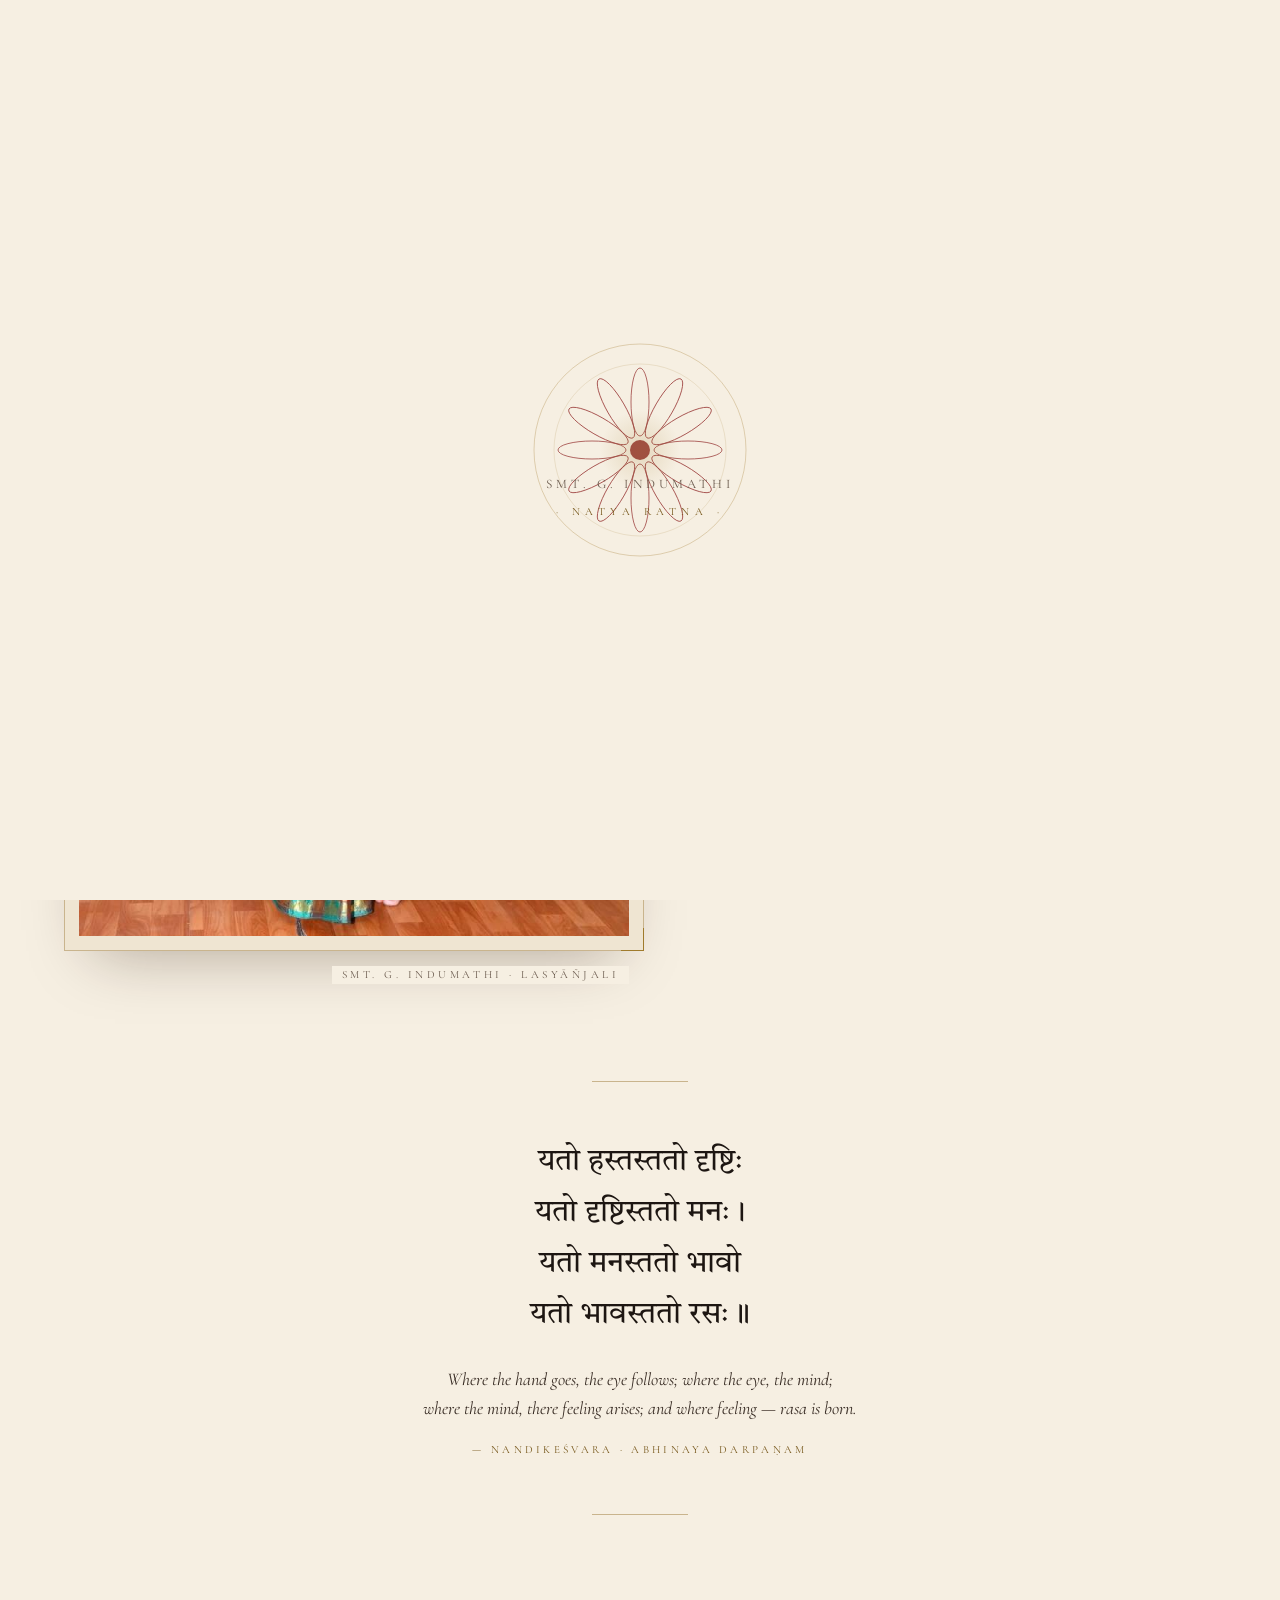
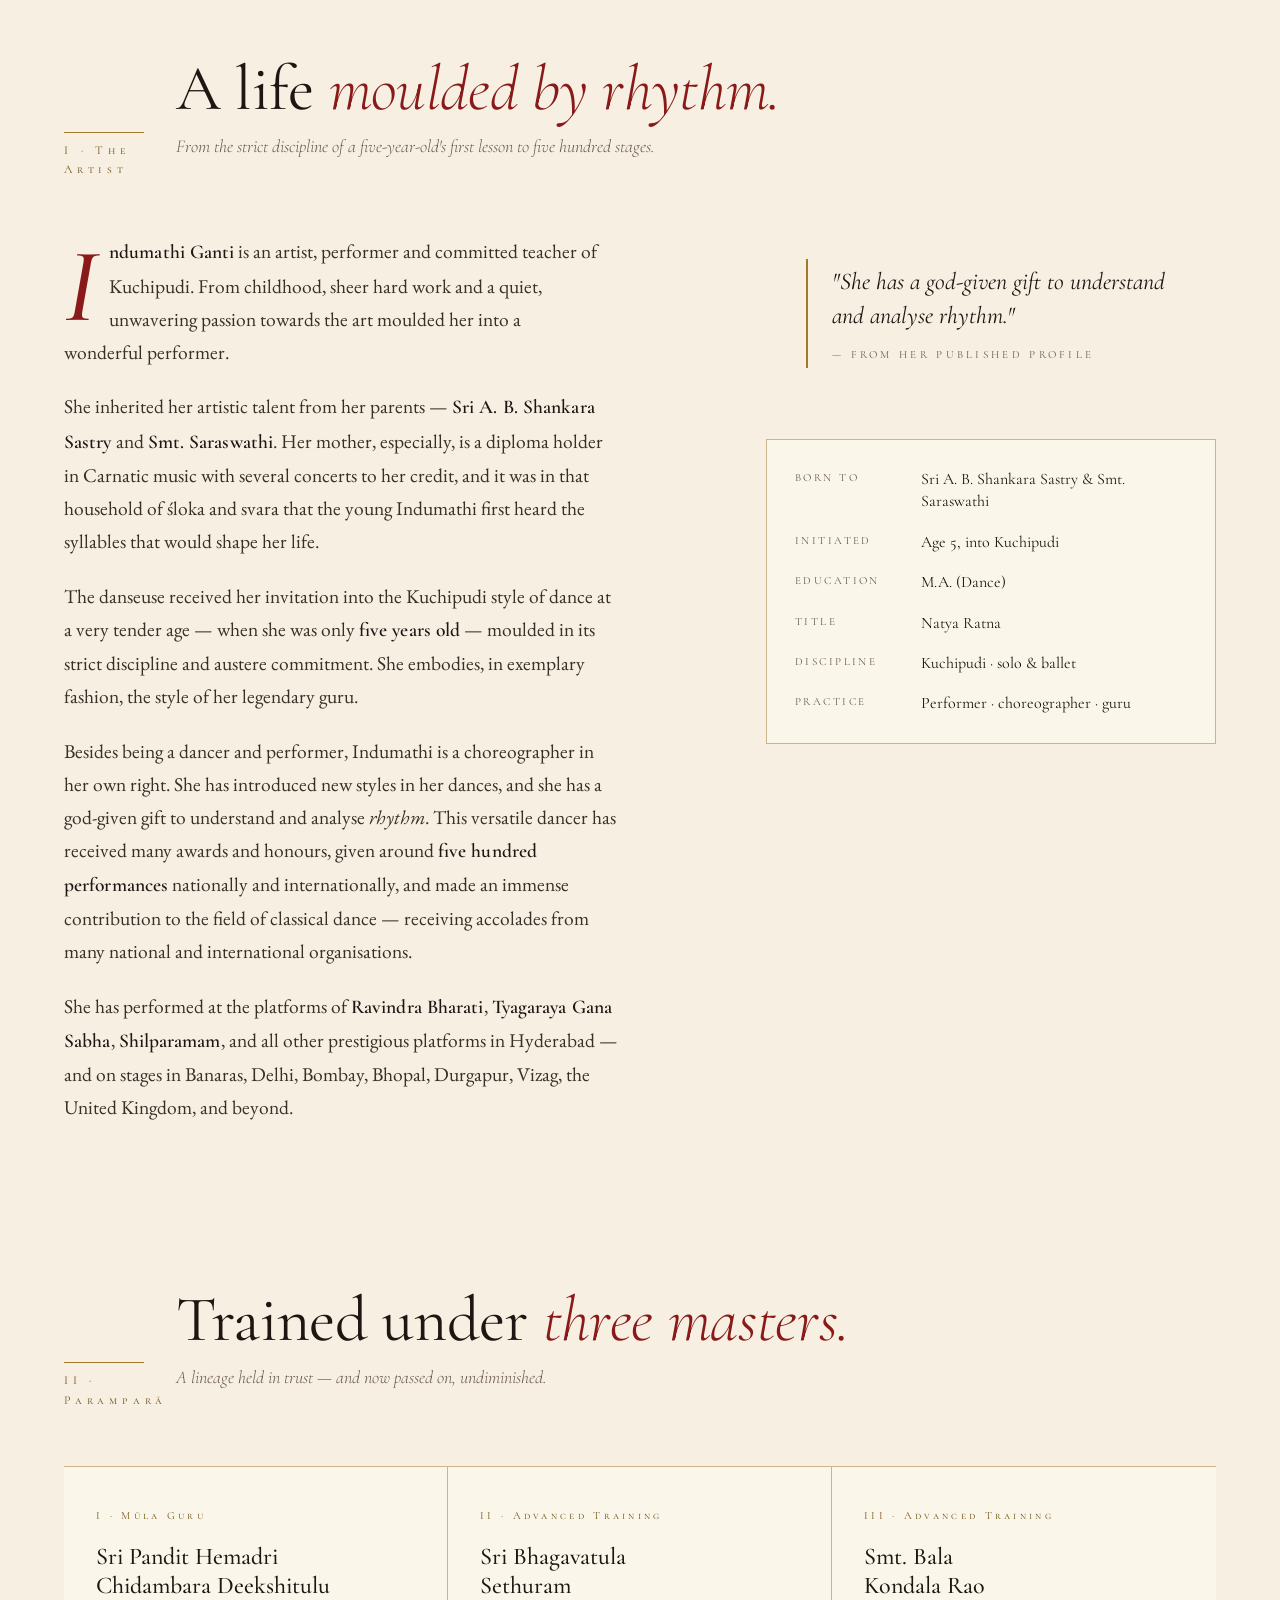
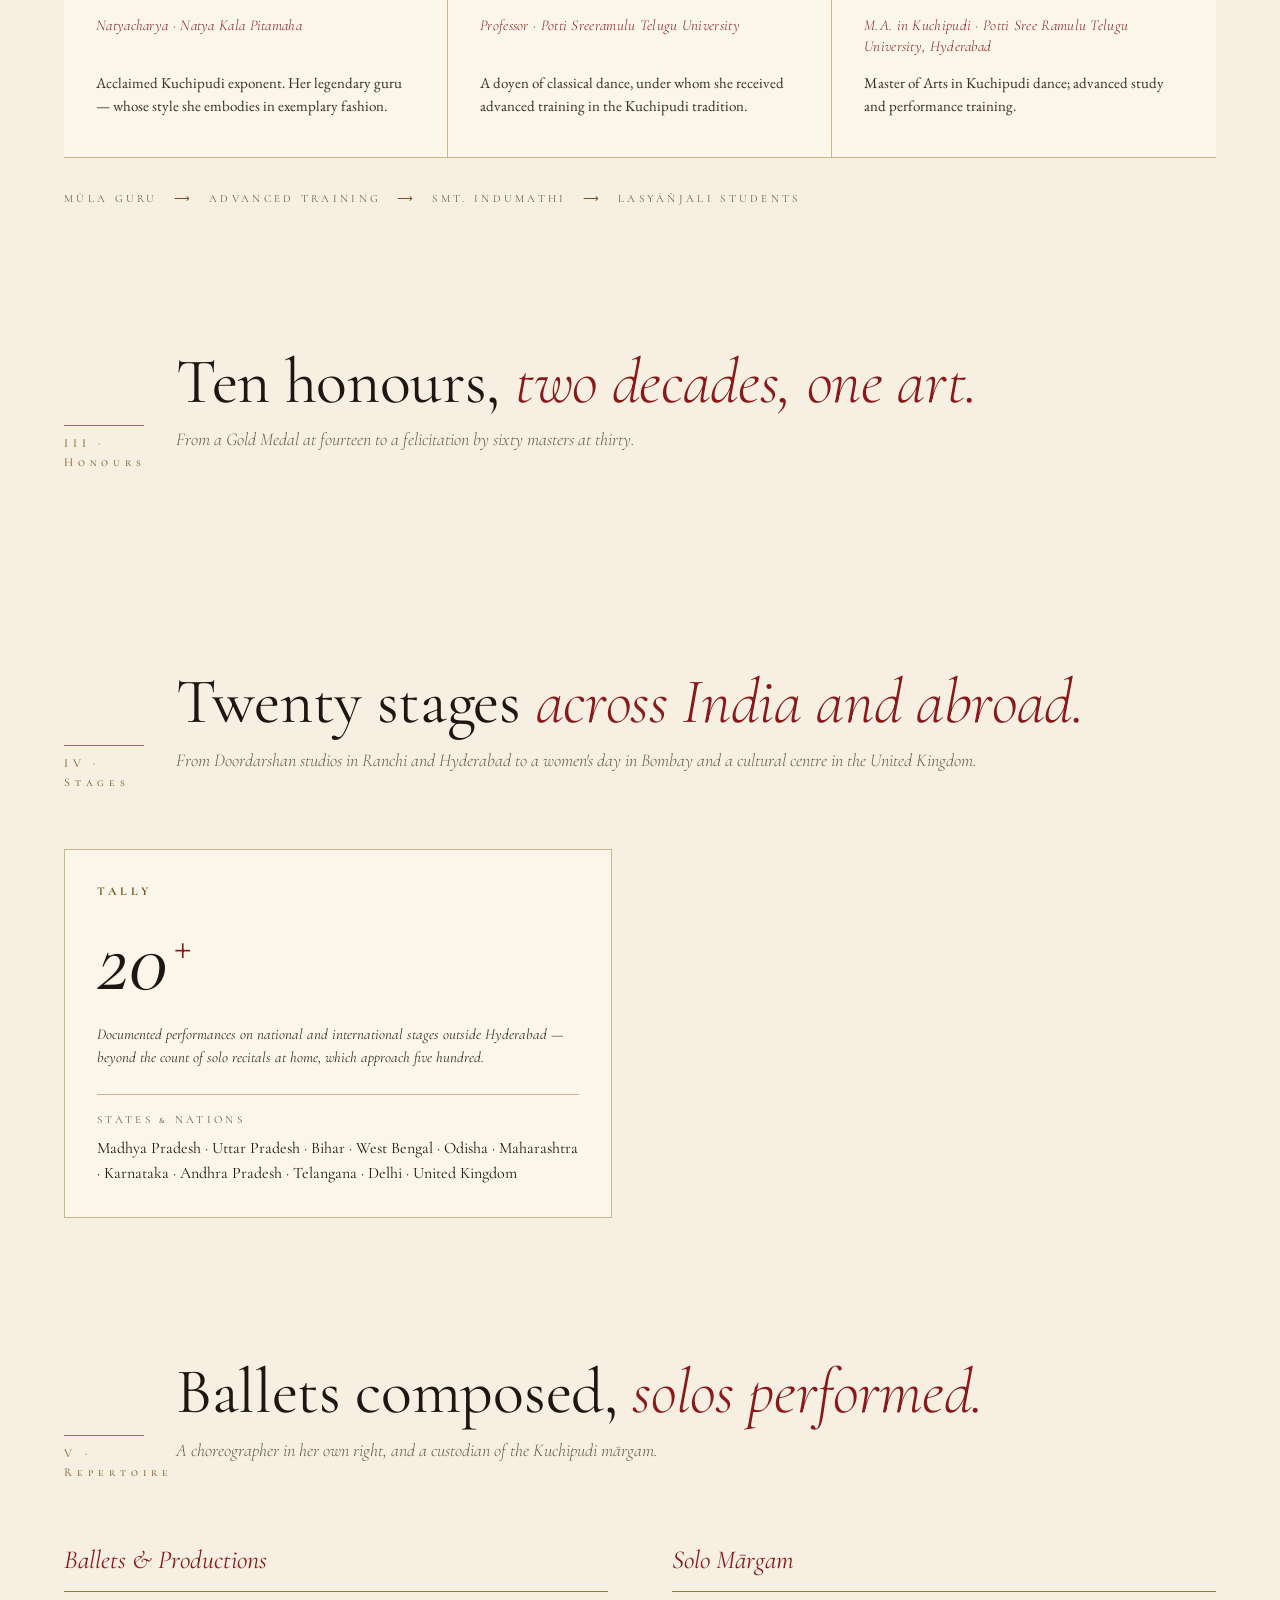
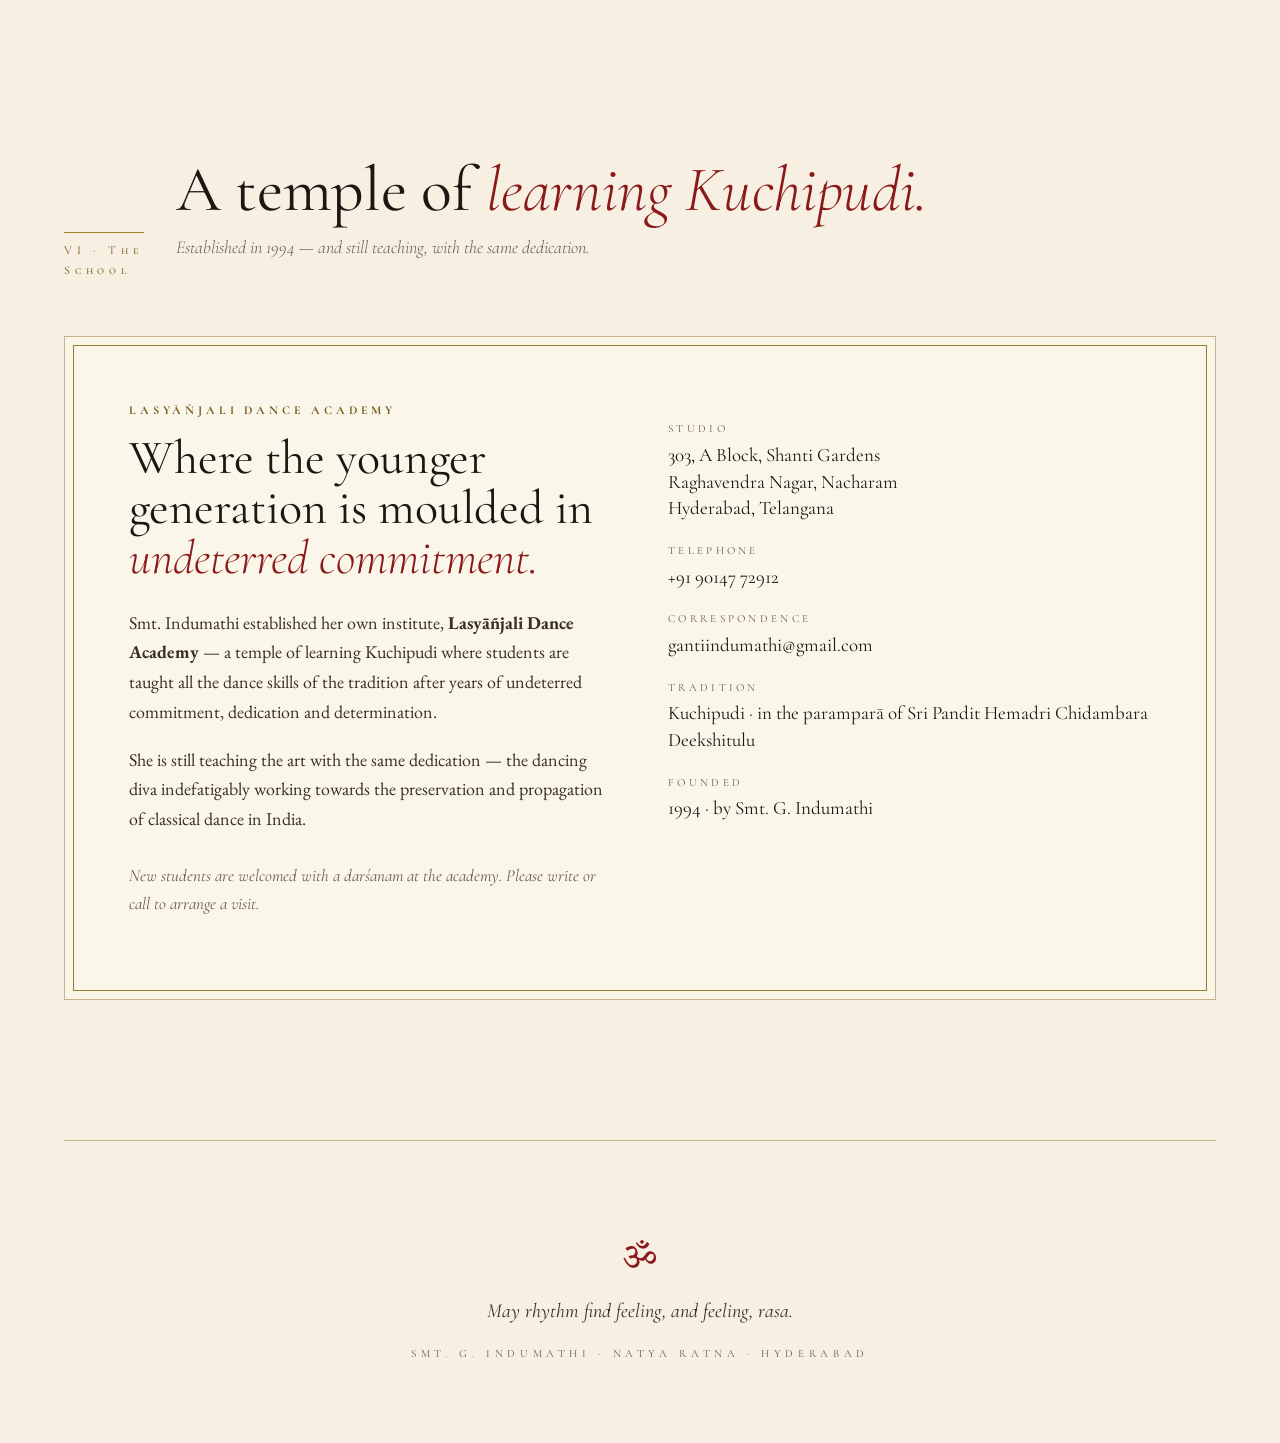
==== index.html @ 1ef46845 "Add Lasyanjali website — Smt. G. Indumathi tribute portfolio https://claude.ai/code/session_01GFU5Mk" ====
<!doctype html>
<html lang="en">
<head>
<meta charset="utf-8" />
<meta name="viewport" content="width=device-width, initial-scale=1" />
<meta name="description" content="Smt. G. Indumathi — Natya Ratna, Kuchipudi artist, guru and choreographer. Founder of Lasyāñjali Dance Academy, Nacharam, Hyderabad." />
<title>Smt. G. Indumathi · Lasyāñjali Dance Academy</title>
<link rel="preconnect" href="https://fonts.googleapis.com" />
<link rel="preconnect" href="https://fonts.gstatic.com" crossorigin />
<link href="https://fonts.googleapis.com/css2?family=Cormorant+Garamond:ital,wght@0,300;0,400;0,500;0,600;1,300;1,400;1,500&family=Cormorant+SC:wght@400;500&family=EB+Garamond:ital,wght@0,400;0,500;0,600;1,400&family=Tiro+Devanagari+Sanskrit:ital@0;1&family=Tiro+Telugu:ital@0;1&display=swap" rel="stylesheet" />
<link rel="stylesheet" href="styles.css" />
</head>
<body>

<!-- Veil intro -->
<div class="veil" id="veil" aria-hidden="true">
  <div class="veil__mark">
    <svg viewBox="0 0 220 220" width="220" height="220" aria-hidden="true">
      <defs>
        <radialGradient id="lotusGrad" cx="50%" cy="50%" r="50%">
          <stop offset="0%" stop-color="#a07b2c" stop-opacity="0.3"/>
          <stop offset="100%" stop-color="#a07b2c" stop-opacity="0"/>
        </radialGradient>
      </defs>
      <!-- Outer rings expand inward -->
      <circle cx="110" cy="110" r="106" fill="none" stroke="#a07b2c" stroke-width="0.6" opacity="0.5">
        <animate attributeName="r" from="60" to="106" dur="1.4s" fill="freeze" />
        <animate attributeName="opacity" from="0" to="0.5" dur="1.4s" fill="freeze" />
      </circle>
      <circle cx="110" cy="110" r="86" fill="none" stroke="#a07b2c" stroke-width="0.4" opacity="0.4">
        <animate attributeName="r" from="40" to="86" dur="1.6s" begin="0.2s" fill="freeze" />
        <animate attributeName="opacity" from="0" to="0.4" dur="1.6s" begin="0.2s" fill="freeze" />
      </circle>
      <!-- 12-petal lotus -->
      <g fill="none" stroke="#8a1a1a" stroke-width="0.8" opacity="0">
        <animate attributeName="opacity" from="0" to="0.8" dur="1.2s" begin="0.6s" fill="freeze" />
        <g id="petals">
          <ellipse cx="110" cy="62" rx="9" ry="34" />
        </g>
        <use href="#petals" transform="rotate(30 110 110)"/>
        <use href="#petals" transform="rotate(60 110 110)"/>
        <use href="#petals" transform="rotate(90 110 110)"/>
        <use href="#petals" transform="rotate(120 110 110)"/>
        <use href="#petals" transform="rotate(150 110 110)"/>
        <use href="#petals" transform="rotate(180 110 110)"/>
        <use href="#petals" transform="rotate(210 110 110)"/>
        <use href="#petals" transform="rotate(240 110 110)"/>
        <use href="#petals" transform="rotate(270 110 110)"/>
        <use href="#petals" transform="rotate(300 110 110)"/>
        <use href="#petals" transform="rotate(330 110 110)"/>
      </g>
      <!-- Central kumkum dot -->
      <circle cx="110" cy="110" r="10" fill="#8a1a1a" opacity="0">
        <animate attributeName="opacity" from="0" to="1" dur="0.8s" begin="1.2s" fill="freeze"/>
      </circle>
      <circle cx="110" cy="110" r="40" fill="url(#lotusGrad)" opacity="0">
        <animate attributeName="opacity" from="0" to="1" dur="1.2s" begin="1s" fill="freeze"/>
      </circle>
    </svg>
    <div class="veil__name">
      Smt. G. Indumathi
      <span>· Natya Ratna ·</span>
    </div>
  </div>
</div>

<div class="page">

  <!-- Top bar -->
  <header class="topbar">
    <a href="#top" class="topbar__mark">
      <svg class="glyph" viewBox="0 0 36 36" aria-hidden="true">
        <circle cx="18" cy="18" r="17" fill="none" stroke="#a07b2c" stroke-width="0.5"/>
        <g fill="none" stroke="#8a1a1a" stroke-width="0.7">
          <ellipse cx="18" cy="9" rx="2.6" ry="7.2"/>
          <ellipse cx="18" cy="9" rx="2.6" ry="7.2" transform="rotate(60 18 18)"/>
          <ellipse cx="18" cy="9" rx="2.6" ry="7.2" transform="rotate(120 18 18)"/>
          <ellipse cx="18" cy="9" rx="2.6" ry="7.2" transform="rotate(180 18 18)"/>
          <ellipse cx="18" cy="9" rx="2.6" ry="7.2" transform="rotate(240 18 18)"/>
          <ellipse cx="18" cy="9" rx="2.6" ry="7.2" transform="rotate(300 18 18)"/>
        </g>
        <circle cx="18" cy="18" r="2.4" fill="#8a1a1a"/>
      </svg>
      <span>
        <span class="name">Lasyāñjali</span>
        <span class="sub">Kuchipudi · est. 1994</span>
      </span>
    </a>
    <nav class="topbar__nav" aria-label="Page sections">
      <a href="#about">The Artist</a>
      <a href="#lineage">Lineage</a>
      <a href="#awards">Honours</a>
      <a href="#stages">Stages</a>
      <a href="#academy">Academy</a>
    </nav>
  </header>

  <!-- HERO -->
  <section class="hero" id="top">
    <div class="hero__photo-frame reveal">
      <img
        class="hero__photo"
        src="assets/indumathi-hero.jpg"
        alt="Smt. G. Indumathi in full Kuchipudi costume — ivory Kanchipuram silk with multicoloured border, traditional jewellery and stage make-up"
      />
      <div class="hero__caption">Smt. G. Indumathi · Lasyāñjali</div>
    </div>
    <div class="hero__copy">
      <div class="hero__eyebrow reveal">Natya Ratna · Kuchipudi</div>
      <h1 class="hero__name reveal">
        Smt. G.<br/>
        <em>Indumathi</em>
      </h1>
      <p class="hero__title reveal">
        Artist · Guru · Choreographer
        <span class="ratna">Founder · Lasyāñjali Dance Academy</span>
      </p>
      <p class="hero__lede reveal">
        Initiated into Kuchipudi at the age of <em>five</em>, Smt. Indumathi has spent five decades shaping rhythm into prayer — and a generation of dancers in her own image.
      </p>
      <dl class="hero__meta reveal">
        <div>
          <dt>Performances</dt>
          <dd>≈&thinsp;500 <small>National &amp; international</small></dd>
        </div>
        <div>
          <dt>Years of Practice</dt>
          <dd>50<small>Since the age of five</small></dd>
        </div>
        <div>
          <dt>Academy Founded</dt>
          <dd>1994<small>Nacharam, Hyderabad</small></dd>
        </div>
      </dl>
    </div>
  </section>

  <!-- Śloka bridge -->
  <section class="sloka reveal" aria-label="Opening verse">
    <p class="sloka__verse" lang="sa">
      यतो हस्तस्ततो दृष्टिः<br/>
      यतो दृष्टिस्ततो मनः ।<br/>
      यतो मनस्ततो भावो<br/>
      यतो भावस्ततो रसः ॥
    </p>
    <p class="sloka__trans">
      Where the hand goes, the eye follows; where the eye, the mind;<br/>
      where the mind, there feeling arises; and where feeling — rasa is born.
    </p>
    <div class="sloka__cite">— Nandikeśvara · Abhinaya Darpaṇam</div>
  </section>

  <!-- I · The Artist -->
  <section class="section" id="about">
    <header class="section__head">
      <div class="section__num">I · The Artist</div>
      <div>
        <h2 class="section__title">A life <em>moulded by rhythm.</em></h2>
        <p class="section__sub">From the strict discipline of a five-year-old's first lesson to five hundred stages.</p>
      </div>
    </header>

    <div class="bio">
      <div class="bio__prose">
        <p class="dropcap">
          <strong>Indumathi Ganti</strong> is an artist, performer and committed teacher of Kuchipudi. From childhood, sheer hard work and a quiet, unwavering passion towards the art moulded her into a wonderful performer.
        </p>
        <p>
          She inherited her artistic talent from her parents — <strong>Sri A. B. Shankara Sastry</strong> and <strong>Smt. Saraswathi</strong>. Her mother, especially, is a diploma holder in Carnatic music with several concerts to her credit, and it was in that household of śloka and svara that the young Indumathi first heard the syllables that would shape her life.
        </p>
        <p>
          The danseuse received her invitation into the Kuchipudi style of dance at a very tender age — when she was only <strong>five years old</strong> — moulded in its strict discipline and austere commitment. She embodies, in exemplary fashion, the style of her legendary guru.
        </p>
        <p>
          Besides being a dancer and performer, Indumathi is a choreographer in her own right. She has introduced new styles in her dances, and she has a god-given gift to understand and analyse <em>rhythm</em>. This versatile dancer has received many awards and honours, given around <strong>five hundred performances</strong> nationally and internationally, and made an immense contribution to the field of classical dance — receiving accolades from many national and international organisations.
        </p>
        <p>
          She has performed at the platforms of <strong>Ravindra Bharati</strong>, <strong>Tyagaraya Gana Sabha</strong>, <strong>Shilparamam</strong>, and all other prestigious platforms in Hyderabad — and on stages in Banaras, Delhi, Bombay, Bhopal, Durgapur, Vizag, the United Kingdom, and beyond.
        </p>
      </div>
      <aside class="bio__aside">
        <blockquote class="pullquote">
          "She has a god-given gift to understand and analyse rhythm."
          <cite>— from her published profile</cite>
        </blockquote>
        <dl class="factcard">
          <div class="factcard__row"><dt>Born to</dt><dd>Sri A. B. Shankara Sastry &amp; Smt. Saraswathi</dd></div>
          <div class="factcard__row"><dt>Initiated</dt><dd>Age 5, into Kuchipudi</dd></div>
          <div class="factcard__row"><dt>Education</dt><dd>M.A. (Dance)</dd></div>
          <div class="factcard__row"><dt>Title</dt><dd>Natya Ratna</dd></div>
          <div class="factcard__row"><dt>Discipline</dt><dd>Kuchipudi · solo &amp; ballet</dd></div>
          <div class="factcard__row"><dt>Practice</dt><dd>Performer · choreographer · guru</dd></div>
        </dl>
      </aside>
    </div>
  </section>

  <!-- II · Paramparā -->
  <section class="section" id="lineage">
    <header class="section__head">
      <div class="section__num">II · Paramparā</div>
      <div>
        <h2 class="section__title">Trained under <em>three masters.</em></h2>
        <p class="section__sub">A lineage held in trust — and now passed on, undiminished.</p>
      </div>
    </header>

    <div class="lineage">
      <article class="lineage__guru">
        <div class="lineage__num">I · Mūla Guru</div>
        <h3 class="lineage__name">Sri Pandit Hemadri<br/>Chidambara Deekshitulu</h3>
        <div class="lineage__epithet">Natyacharya · Natya Kala Pitamaha</div>
        <p class="lineage__note">Acclaimed Kuchipudi exponent. Her legendary guru — whose style she embodies in exemplary fashion.</p>
      </article>
      <article class="lineage__guru">
        <div class="lineage__num">II · Advanced Training</div>
        <h3 class="lineage__name">Sri Bhagavatula<br/>Sethuram</h3>
        <div class="lineage__epithet">Professor · Potti Sreeramulu Telugu University</div>
        <p class="lineage__note">A doyen of classical dance, under whom she received advanced training in the Kuchipudi tradition.</p>
      </article>
      <article class="lineage__guru">
        <div class="lineage__num">III · Advanced Training</div>
        <h3 class="lineage__name">Smt. Bala<br/>Kondala Rao</h3>
        <div class="lineage__epithet">M.A. in Kuchipudi · Potti Sree Ramulu Telugu University, Hyderabad</div>
        <p class="lineage__note">Master of Arts in Kuchipudi dance; advanced study and performance training.</p>
      </article>
    </div>
    <div class="lineage__legend">
      <span>Mūla Guru</span>
      <span class="arrow">⟶</span>
      <span>Advanced Training</span>
      <span class="arrow">⟶</span>
      <span>Smt. Indumathi</span>
      <span class="arrow">⟶</span>
      <span>Lasyāñjali Students</span>
    </div>
  </section>

  <!-- III · Honours -->
  <section class="section" id="awards">
    <header class="section__head">
      <div class="section__num">III · Honours</div>
      <div>
        <h2 class="section__title">Ten honours, <em>two decades, one art.</em></h2>
        <p class="section__sub">From a Gold Medal at fourteen to a felicitation by sixty masters at thirty.</p>
      </div>
    </header>

    <div class="awards" id="awards-list"></div>
  </section>

  <!-- IV · Stages -->
  <section class="section" id="stages">
    <header class="section__head">
      <div class="section__num">IV · Stages</div>
      <div>
        <h2 class="section__title">Twenty stages <em>across India and abroad.</em></h2>
        <p class="section__sub">From Doordarshan studios in Ranchi and Hyderabad to a women's day in Bombay and a cultural centre in the United Kingdom.</p>
      </div>
    </header>

    <div class="stages">
      <aside class="stages__map">
        <h3>Tally</h3>
        <p class="count">20<em>+</em></p>
        <p>Documented performances on national and international stages outside Hyderabad — beyond the count of solo recitals at home, which approach five hundred.</p>
        <p class="tally-label">States &amp; nations</p>
        <p class="tally-states">Madhya Pradesh · Uttar Pradesh · Bihar · West Bengal · Odisha · Maharashtra · Karnataka · Andhra Pradesh · Telangana · Delhi · United Kingdom</p>
      </aside>
      <ol class="stages__list" id="stages-list"></ol>
    </div>
  </section>

  <!-- V · Repertoire -->
  <section class="section" id="rep">
    <header class="section__head">
      <div class="section__num">V · Repertoire</div>
      <div>
        <h2 class="section__title">Ballets composed, <em>solos performed.</em></h2>
        <p class="section__sub">A choreographer in her own right, and a custodian of the Kuchipudi mārgam.</p>
      </div>
    </header>

    <div class="rep">
      <div class="rep__col">
        <h3>Ballets &amp; Productions</h3>
        <div id="rep-ballets"></div>
      </div>
      <div class="rep__col">
        <h3>Solo Mārgam</h3>
        <div id="rep-solo"></div>
      </div>
    </div>
  </section>

  <!-- VI · The School -->
  <section class="section" id="academy">
    <header class="section__head">
      <div class="section__num">VI · The School</div>
      <div>
        <h2 class="section__title">A temple of <em>learning Kuchipudi.</em></h2>
        <p class="section__sub">Established in 1994 — and still teaching, with the same dedication.</p>
      </div>
    </header>

    <div class="academy">
      <div class="academy__copy">
        <h3>Lasyāñjali Dance Academy</h3>
        <h2 class="academy__title">Where the younger generation is moulded in <em>undeterred commitment.</em></h2>
        <p>
          Smt. Indumathi established her own institute, <strong>Lasyāñjali Dance Academy</strong> — a temple of learning Kuchipudi where students are taught all the dance skills of the tradition after years of undeterred commitment, dedication and determination.
        </p>
        <p>
          She is still teaching the art with the same dedication — the dancing diva indefatigably working towards the preservation and propagation of classical dance in India.
        </p>
        <p class="invitation">
          New students are welcomed with a darśanam at the academy. Please write or call to arrange a visit.
        </p>
      </div>
      <dl class="academy__details">
        <div class="row">
          <dt>Studio</dt>
          <dd>303, A&nbsp;Block, Shanti Gardens<br/>Raghavendra Nagar, Nacharam<br/>Hyderabad, Telangana</dd>
        </div>
        <div class="row">
          <dt>Telephone</dt>
          <dd><a href="tel:+919014772912">+91 90147 72912</a></dd>
        </div>
        <div class="row">
          <dt>Correspondence</dt>
          <dd><a href="mailto:gantiindumathi@gmail.com">gantiindumathi@gmail.com</a></dd>
        </div>
        <div class="row">
          <dt>Tradition</dt>
          <dd>Kuchipudi · in the paramparā of Sri Pandit Hemadri Chidambara Deekshitulu</dd>
        </div>
        <div class="row">
          <dt>Founded</dt>
          <dd>1994 · by Smt. G. Indumathi</dd>
        </div>
      </dl>
    </div>
  </section>

  <!-- Colophon -->
  <footer class="colophon">
    <div class="colophon__sym" lang="sa" aria-hidden="true">ॐ</div>
    <p class="colophon__line">
      May rhythm find feeling, and feeling, rasa.
    </p>
    <div class="colophon__sig">Smt. G. Indumathi · Natya Ratna · Hyderabad</div>
  </footer>

</div><!-- /.page -->

<script src="data.js"></script>
<script>
(function () {
  // Veil dismiss after intro animation completes
  window.addEventListener('load', function () {
    setTimeout(function () {
      document.getElementById('veil').classList.add('gone');
    }, 2600);
  });

  // Reveal on scroll
  var io = new IntersectionObserver(function (entries) {
    entries.forEach(function (e) {
      if (e.isIntersecting) {
        e.target.classList.add('in');
        io.unobserve(e.target);
      }
    });
  }, { threshold: 0.12, rootMargin: '0px 0px -8% 0px' });

  // Observe sections and key elements
  document.querySelectorAll(
    '.section, .sloka, .academy, .lineage__guru, .stage-item, .award, .rep__item, .factcard, .pullquote'
  ).forEach(function (el) {
    el.classList.add('reveal');
    io.observe(el);
  });
  // Hero elements are pre-marked reveal — observe them too
  document.querySelectorAll('.hero .reveal').forEach(function (el) {
    io.observe(el);
  });

  // Render data-driven lists
  var D = window.INDUMATHI;

  // Awards
  var awardsHost = document.getElementById('awards-list');
  D.awards.forEach(function (a, i) {
    var el = document.createElement('article');
    el.className = 'award reveal';
    el.innerHTML =
      '<div class="award__year">' + a.year + '<small>No. ' + String(i + 1).padStart(2, '0') + '</small></div>' +
      '<div>' +
        '<h3 class="award__title">' + a.title + '</h3>' +
        '<p class="award__body">' + a.body + '</p>' +
      '</div>';
    awardsHost.appendChild(el);
    io.observe(el);
  });

  // Stages
  var stagesHost = document.getElementById('stages-list');
  D.performances.forEach(function (p, i) {
    var li = document.createElement('li');
    li.className = 'stage-item reveal';
    var html = p.includes(' · ')
      ? p.split(' · ').map(function (part, idx) {
          return idx === 0 ? part : '<em>· ' + part + '</em>';
        }).join(' ')
      : p;
    li.innerHTML =
      '<span class="stage-item__n">' + String(i + 1).padStart(2, '0') + '</span>' +
      '<span class="stage-item__t">' + html + '</span>';
    stagesHost.appendChild(li);
    io.observe(li);
  });

  // Repertoire — ballets
  var ballHost = document.getElementById('rep-ballets');
  D.repertoire.ballets.forEach(function (b) {
    var div = document.createElement('div');
    div.className = 'rep__item reveal';
    div.innerHTML = '<div class="n">' + b.name + '</div><div class="d">' + b.note + '</div>';
    ballHost.appendChild(div);
    io.observe(div);
  });

  // Repertoire — solo mārgam
  var soloHost = document.getElementById('rep-solo');
  D.repertoire.solo.forEach(function (b) {
    var div = document.createElement('div');
    div.className = 'rep__item reveal';
    div.innerHTML = '<div class="n">' + b.name + '</div><div class="d">' + b.note + '</div>';
    soloHost.appendChild(div);
    io.observe(div);
  });
}());
</script>

</body>
</html>
---- styles.css ----
/* =====================================================================
   Smt. G. Indumathi · Lasyāñjali Dance Academy
   A tribute portfolio
   ===================================================================== */

:root {
  --ivory:        #f6efe2;
  --ivory-2:      #efe5d2;
  --paper:        #fbf6ea;
  --ink:          #1d1612;
  --ink-soft:     #3a2e26;
  --ink-mute:     #6a5a4d;
  --rule:         #c9b48d;
  --gold:         #a07b2c;
  --gold-deep:    #76571a;
  --kumkum:       #8a1a1a;
  --kumkum-deep:  #5e0e0e;
  --turmeric:     #c98b1a;

  --serif-display: "Cormorant Garamond", "Cormorant", "EB Garamond", Georgia, serif;
  --serif-body:    "EB Garamond", "Cormorant Garamond", Georgia, serif;
  --devanagari:    "Tiro Devanagari Sanskrit", "Cormorant Garamond", serif;
  --telugu:        "Tiro Telugu", "Noto Serif Telugu", serif;
  --small-caps:    "Cormorant SC", "Cormorant Garamond", serif;
}

* { box-sizing: border-box; }
html, body { margin: 0; padding: 0; }
body {
  background: var(--ivory);
  color: var(--ink);
  font-family: var(--serif-body);
  font-size: 19px;
  line-height: 1.62;
  font-feature-settings: "liga" 1, "onum" 1, "kern" 1;
  -webkit-font-smoothing: antialiased;
  text-rendering: optimizeLegibility;
}

/* Subtle paper texture */
body::before {
  content: "";
  position: fixed;
  inset: 0;
  pointer-events: none;
  z-index: 1;
  background-image: url("data:image/svg+xml;utf8,<svg xmlns='http://www.w3.org/2000/svg' width='240' height='240'><filter id='n'><feTurbulence type='fractalNoise' baseFrequency='0.85' numOctaves='2' seed='4'/><feColorMatrix values='0 0 0 0 0.55  0 0 0 0 0.42  0 0 0 0 0.25  0 0 0 0.06 0'/></filter><rect width='100%25' height='100%25' filter='url(%23n)'/></svg>");
  opacity: 0.55;
  mix-blend-mode: multiply;
}

a { color: inherit; text-decoration: none; }

/* ---------- Veil intro ---------- */
.veil {
  position: fixed; inset: 0; z-index: 100;
  background: var(--ivory);
  display: grid; place-items: center;
  transition: opacity 1.2s ease, visibility 1.2s ease;
}
.veil.gone { opacity: 0; visibility: hidden; }
.veil__mark {
  width: 220px; height: 220px;
  display: grid; place-items: center;
  position: relative;
}
.veil__mark svg { position: absolute; inset: 0; }
.veil__name {
  position: absolute;
  bottom: 18%;
  text-align: center;
  font-family: var(--serif-display);
  letter-spacing: 0.32em;
  text-transform: uppercase;
  font-size: 13px;
  color: var(--ink-mute);
  opacity: 0;
  animation: fadeInDelayed 1.6s ease 1.6s forwards;
}
.veil__name span { display: block; font-size: 11px; letter-spacing: 0.5em; color: var(--gold-deep); margin-top: 8px; }
@keyframes fadeInDelayed { to { opacity: 1; } }

/* ---------- Page frame ---------- */
.page {
  position: relative;
  z-index: 2;
  max-width: 1280px;
  margin: 0 auto;
  padding: 0 64px;
}
@media (max-width: 720px) {
  .page { padding: 0 28px; }
  body { font-size: 17px; }
}

/* ---------- Top bar ---------- */
.topbar {
  display: flex;
  align-items: center;
  justify-content: space-between;
  padding: 28px 0 18px;
  border-bottom: 1px solid var(--rule);
  margin-bottom: 80px;
}
.topbar__mark {
  display: flex; align-items: center; gap: 14px;
}
.topbar__mark .glyph {
  width: 36px; height: 36px;
}
.topbar__mark .name {
  font-family: var(--serif-display);
  font-weight: 500;
  letter-spacing: 0.18em;
  text-transform: uppercase;
  font-size: 14px;
  color: var(--ink);
}
.topbar__mark .sub {
  display: block;
  font-size: 10px;
  letter-spacing: 0.32em;
  color: var(--ink-mute);
  margin-top: 3px;
}
.topbar__nav {
  display: flex; gap: 28px;
  font-family: var(--small-caps);
  font-size: 13px;
  letter-spacing: 0.22em;
  text-transform: uppercase;
  color: var(--ink-mute);
}
.topbar__nav a:hover { color: var(--kumkum); }
@media (max-width: 720px) {
  .topbar__nav { display: none; }
  .topbar { margin-bottom: 48px; }
}

/* ---------- Hero ---------- */
.hero {
  display: grid;
  grid-template-columns: 1.1fr 1fr;
  gap: 72px;
  align-items: stretch;
  margin-bottom: 140px;
}
.hero__photo-frame {
  position: relative;
  aspect-ratio: 3 / 4;
  background: var(--ivory-2);
  border: 1px solid var(--rule);
  padding: 14px;
  box-shadow:
    0 1px 0 rgba(255,255,255,0.6) inset,
    0 30px 60px -30px rgba(40,20,8,0.35);
}
.hero__photo-frame::before, .hero__photo-frame::after {
  content: ""; position: absolute;
  width: 22px; height: 22px;
  border: 1px solid var(--gold);
}
.hero__photo-frame::before { top: -1px; left: -1px; border-right: none; border-bottom: none; }
.hero__photo-frame::after  { bottom: -1px; right: -1px; border-left: none; border-top: none; }
.hero__photo {
  width: 100%; height: 100%;
  object-fit: cover;
  object-position: 50% 22%;
  filter: contrast(1.02) saturate(0.97);
}
.hero__caption {
  position: absolute;
  bottom: -34px; right: 14px;
  font-family: var(--small-caps);
  font-size: 11px;
  letter-spacing: 0.32em;
  text-transform: uppercase;
  color: var(--ink-mute);
  background: var(--ivory);
  padding: 0 10px;
}

.hero__copy {
  display: flex;
  flex-direction: column;
  justify-content: center;
  padding: 12px 0;
}
.hero__eyebrow {
  font-family: var(--small-caps);
  font-size: 12px;
  letter-spacing: 0.42em;
  text-transform: uppercase;
  color: var(--gold-deep);
  margin-bottom: 22px;
  display: flex; align-items: center; gap: 14px;
}
.hero__eyebrow::before, .hero__eyebrow::after {
  content: ""; flex: 1; height: 1px; background: var(--rule);
}
.hero__name {
  font-family: var(--serif-display);
  font-weight: 400;
  font-size: clamp(44px, 6vw, 88px);
  line-height: 0.96;
  letter-spacing: -0.01em;
  margin: 0;
  color: var(--ink);
  word-break: break-word;
  hyphens: auto;
}
.hero__name em {
  font-style: italic;
  font-weight: 300;
  color: var(--kumkum);
}
.hero__title {
  font-family: var(--serif-display);
  font-style: italic;
  font-weight: 300;
  font-size: 28px;
  color: var(--ink-soft);
  margin: 18px 0 0;
}
.hero__title .ratna {
  display: block;
  font-style: normal;
  font-family: var(--small-caps);
  text-transform: uppercase;
  letter-spacing: 0.4em;
  font-size: 12px;
  color: var(--kumkum);
  margin-top: 14px;
}
.hero__lede {
  margin-top: 34px;
  font-size: 21px;
  line-height: 1.55;
  color: var(--ink-soft);
  max-width: 46ch;
  text-wrap: pretty;
}
.hero__lede em { color: var(--kumkum); font-style: italic; }
.hero__meta {
  margin-top: 36px;
  display: grid;
  grid-template-columns: repeat(3, 1fr);
  gap: 24px;
  border-top: 1px solid var(--rule);
  padding-top: 24px;
}
.hero__meta dt {
  font-family: var(--small-caps);
  font-size: 10px;
  letter-spacing: 0.3em;
  text-transform: uppercase;
  color: var(--ink-mute);
  margin-bottom: 6px;
}
.hero__meta dd {
  margin: 0;
  font-family: var(--serif-display);
  font-size: 22px;
  font-weight: 500;
  color: var(--ink);
}
.hero__meta dd small {
  display: block;
  font-family: var(--serif-body);
  font-weight: 400;
  font-size: 13px;
  color: var(--ink-mute);
  margin-top: 2px;
  letter-spacing: 0.02em;
}
@media (max-width: 1080px) {
  .hero { grid-template-columns: 1fr; gap: 56px; }
  .hero__photo-frame { max-width: 540px; }
  .hero__name { font-size: clamp(48px, 8vw, 80px); }
  .hero__meta { grid-template-columns: repeat(3, 1fr); }
}
@media (max-width: 640px) {
  .hero__name { font-size: 48px; }
  .hero__meta { grid-template-columns: 1fr 1fr; }
}

/* ---------- Sloka ---------- */
.sloka {
  margin: 0 auto 140px;
  max-width: 760px;
  text-align: center;
  position: relative;
  padding: 56px 24px;
}
.sloka::before, .sloka::after {
  content: ""; position: absolute; left: 50%; transform: translateX(-50%);
  width: 96px; height: 1px; background: var(--rule);
}
.sloka::before { top: 0; }
.sloka::after  { bottom: 0; }
.sloka__verse {
  font-family: var(--devanagari);
  font-size: clamp(22px, 2.6vw, 30px);
  line-height: 1.7;
  color: var(--ink);
  font-weight: 400;
  margin: 0 0 24px;
}
.sloka__trans {
  font-family: var(--serif-display);
  font-style: italic;
  font-size: 18px;
  color: var(--ink-soft);
  margin: 0 0 18px;
}
.sloka__cite {
  font-family: var(--small-caps);
  font-size: 11px;
  letter-spacing: 0.3em;
  text-transform: uppercase;
  color: var(--gold-deep);
}

/* ---------- Section heading shared ---------- */
.section {
  margin-bottom: 140px;
}
.section__head {
  display: grid;
  grid-template-columns: 80px 1fr;
  gap: 32px;
  margin-bottom: 56px;
  align-items: end;
}
.section__num {
  font-family: var(--small-caps);
  font-size: 12px;
  letter-spacing: 0.4em;
  color: var(--gold-deep);
  border-top: 1px solid var(--gold);
  padding-top: 8px;
}
.section__title {
  font-family: var(--serif-display);
  font-weight: 400;
  font-size: clamp(36px, 5vw, 64px);
  line-height: 1.05;
  margin: 0;
  color: var(--ink);
  letter-spacing: -0.005em;
}
.section__title em {
  font-style: italic;
  font-weight: 300;
  color: var(--kumkum);
}
.section__sub {
  margin-top: 10px;
  font-family: var(--serif-display);
  font-style: italic;
  font-weight: 300;
  font-size: 18px;
  color: var(--ink-mute);
}

/* ---------- About / Bio ---------- */
.bio {
  display: grid;
  grid-template-columns: 1.4fr 1fr;
  gap: 72px;
  align-items: start;
}
.bio__prose {
  max-width: 62ch;
  font-size: 19.5px;
  line-height: 1.7;
  color: var(--ink-soft);
}
.bio__prose p { margin: 0 0 1.1em; text-wrap: pretty; }
.bio__prose .dropcap::first-letter {
  font-family: var(--serif-display);
  font-style: italic;
  font-size: 5.4em;
  float: left;
  line-height: 0.88;
  padding: 6px 12px 0 0;
  color: var(--kumkum);
  font-weight: 500;
}
.bio__prose strong {
  font-weight: 600;
  color: var(--ink);
  font-family: var(--serif-display);
  letter-spacing: 0.005em;
}

.bio__aside {
  position: sticky;
  top: 32px;
  display: grid;
  gap: 28px;
}
.pullquote {
  border-left: 2px solid var(--gold);
  padding: 6px 0 6px 24px;
  font-family: var(--serif-display);
  font-style: italic;
  font-weight: 400;
  font-size: 24px;
  line-height: 1.4;
  color: var(--ink);
}
.pullquote cite {
  display: block;
  margin-top: 14px;
  font-family: var(--small-caps);
  font-style: normal;
  font-size: 11px;
  letter-spacing: 0.3em;
  text-transform: uppercase;
  color: var(--ink-mute);
}
.factcard {
  background: var(--paper);
  border: 1px solid var(--rule);
  padding: 28px;
  display: grid; gap: 18px;
}
.factcard__row {
  display: grid; grid-template-columns: 110px 1fr; gap: 16px;
  font-size: 15px; line-height: 1.4;
}
.factcard__row dt {
  font-family: var(--small-caps);
  text-transform: uppercase;
  letter-spacing: 0.22em;
  font-size: 11px;
  color: var(--ink-mute);
  padding-top: 2px;
}
.factcard__row dd {
  margin: 0;
  font-family: var(--serif-display);
  font-size: 16px;
  color: var(--ink);
}

@media (max-width: 900px) {
  .bio { grid-template-columns: 1fr; }
  .bio__aside { position: static; }
}

/* ---------- Lineage ---------- */
.lineage {
  display: grid;
  grid-template-columns: repeat(3, 1fr);
  grid-template-rows: auto auto auto auto;
  gap: 0;
  border-top: 1px solid var(--rule);
  border-bottom: 1px solid var(--rule);
}
.lineage__guru {
  padding: 40px 32px;
  border-right: 1px solid var(--rule);
  background: var(--paper);
  display: grid;
  grid-template-rows: subgrid;
  grid-row: span 4;
  align-content: start;
}
.lineage__guru:last-child { border-right: none; }
.lineage__num {
  font-family: var(--small-caps);
  font-size: 11px;
  letter-spacing: 0.3em;
  color: var(--gold-deep);
  margin-bottom: 18px;
}
.lineage__name {
  font-family: var(--serif-display);
  font-weight: 500;
  font-size: 24px;
  line-height: 1.2;
  color: var(--ink);
  margin: 0 0 14px;
}
.lineage__epithet {
  font-family: var(--serif-display);
  font-style: italic;
  font-weight: 300;
  font-size: 15px;
  color: var(--kumkum);
  margin: 0 0 14px;
  letter-spacing: 0.02em;
  line-height: 1.4;
}
.lineage__note {
  font-size: 15px;
  color: var(--ink-soft);
  line-height: 1.55;
  margin: 0;
}
.lineage__legend {
  margin-top: 32px;
  display: flex; align-items: center; gap: 16px;
  font-family: var(--small-caps);
  font-size: 11px;
  letter-spacing: 0.3em;
  text-transform: uppercase;
  color: var(--ink-mute);
}
.lineage__legend .arrow { flex: 0 0 auto; color: var(--gold-deep); }

@media (max-width: 900px) {
  .lineage { grid-template-columns: 1fr; grid-template-rows: none; }
  .lineage__guru { border-right: none; border-bottom: 1px solid var(--rule); grid-row: auto; grid-template-rows: none; display: block; }
  .lineage__guru:last-child { border-bottom: none; }
}

/* ---------- Awards (typographic ledger) ---------- */
.awards {
  display: grid;
  grid-template-columns: repeat(2, 1fr);
  gap: 0 64px;
}
.award {
  display: grid;
  grid-template-columns: 96px 1fr;
  gap: 24px;
  padding: 28px 0;
  border-bottom: 1px solid var(--rule);
  align-items: baseline;
}
.award__year {
  font-family: var(--serif-display);
  font-weight: 500;
  font-size: 28px;
  color: var(--kumkum);
  letter-spacing: 0.01em;
  font-feature-settings: "lnum" 1, "tnum" 0;
}
.award__year small {
  display: block;
  font-family: var(--small-caps);
  font-size: 10px;
  letter-spacing: 0.3em;
  color: var(--gold-deep);
  margin-top: 2px;
  font-weight: 400;
}
.award__title {
  font-family: var(--serif-display);
  font-weight: 500;
  font-size: 20px;
  line-height: 1.25;
  color: var(--ink);
  margin: 0 0 4px;
}
.award__body {
  font-size: 15px;
  color: var(--ink-mute);
  line-height: 1.45;
  margin: 0;
}

@media (max-width: 900px) {
  .awards { grid-template-columns: 1fr; gap: 0; }
}

/* ---------- Stages ---------- */
.stages {
  display: grid;
  grid-template-columns: 1fr 1fr;
  gap: 56px;
  align-items: start;
}
.stages__map {
  position: sticky;
  top: 32px;
  background: var(--paper);
  border: 1px solid var(--rule);
  padding: 32px;
}
.stages__map h3 {
  font-family: var(--small-caps);
  font-size: 12px;
  letter-spacing: 0.3em;
  text-transform: uppercase;
  color: var(--gold-deep);
  margin: 0 0 16px;
}
.stages__map .count {
  font-family: var(--serif-display);
  font-size: 88px;
  line-height: 1;
  color: var(--ink);
  font-weight: 400;
  margin: 0 0 10px;
}
.stages__map .count em {
  font-style: italic;
  font-weight: 300;
  color: var(--kumkum);
  font-size: 0.5em;
  vertical-align: super;
  margin-left: 6px;
}
.stages__map p {
  margin: 18px 0 0;
  font-size: 15px;
  color: var(--ink-soft);
  line-height: 1.55;
  font-style: italic;
  font-family: var(--serif-display);
}
.stages__map .tally-label {
  font-style: normal;
  font-family: var(--small-caps);
  font-size: 11px;
  letter-spacing: 0.3em;
  text-transform: uppercase;
  color: var(--ink-mute);
  margin-top: 24px;
  border-top: 1px solid var(--rule);
  padding-top: 16px;
}
.stages__map .tally-states {
  font-style: normal;
  font-family: var(--serif-display);
  font-size: 16px;
  color: var(--ink);
  margin-top: 8px;
}

.stages__list { display: grid; gap: 4px; }
.stage-item {
  display: grid;
  grid-template-columns: 36px 1fr;
  align-items: baseline;
  padding: 16px 0;
  border-bottom: 1px dotted var(--rule);
  gap: 16px;
}
.stage-item__n {
  font-family: var(--small-caps);
  font-size: 11px;
  letter-spacing: 0.2em;
  color: var(--gold-deep);
}
.stage-item__t {
  font-family: var(--serif-display);
  font-size: 17px;
  color: var(--ink);
  line-height: 1.4;
}
.stage-item__t em {
  font-style: italic;
  color: var(--ink-mute);
}

@media (max-width: 900px) {
  .stages { grid-template-columns: 1fr; }
  .stages__map { position: static; }
}

/* ---------- Repertoire ---------- */
.rep {
  display: grid;
  grid-template-columns: 1fr 1fr;
  gap: 64px;
}
.rep__col h3 {
  font-family: var(--serif-display);
  font-style: italic;
  font-weight: 400;
  font-size: 26px;
  margin: 0 0 24px;
  color: var(--kumkum);
  border-bottom: 1px solid var(--gold);
  padding-bottom: 10px;
}
.rep__item {
  display: grid;
  grid-template-columns: 1fr;
  gap: 4px;
  padding: 18px 0;
  border-bottom: 1px solid var(--rule);
}
.rep__item .n {
  font-family: var(--serif-display);
  font-size: 21px;
  color: var(--ink);
  font-weight: 500;
}
.rep__item .d {
  font-size: 14px;
  color: var(--ink-mute);
  font-style: italic;
}

@media (max-width: 900px) { .rep { grid-template-columns: 1fr; gap: 40px; } }

/* ---------- Academy ---------- */
.academy {
  background: var(--paper);
  border: 1px solid var(--rule);
  padding: 64px;
  display: grid;
  grid-template-columns: 1fr 1fr;
  gap: 56px;
  position: relative;
}
.academy::before {
  content: "";
  position: absolute;
  inset: 8px;
  border: 1px solid var(--gold);
  pointer-events: none;
}
.academy h3 {
  font-family: var(--small-caps);
  font-size: 12px;
  letter-spacing: 0.32em;
  text-transform: uppercase;
  color: var(--gold-deep);
  margin: 0 0 12px;
}
.academy__title {
  font-family: var(--serif-display);
  font-weight: 400;
  font-size: 48px;
  line-height: 1.05;
  margin: 0 0 24px;
  color: var(--ink);
}
.academy__title em { font-style: italic; color: var(--kumkum); font-weight: 300; }
.academy__copy p {
  font-size: 18px;
  line-height: 1.65;
  color: var(--ink-soft);
  margin: 0 0 1em;
  text-wrap: pretty;
}
.academy__copy p.invitation {
  font-family: var(--serif-display);
  font-style: italic;
  font-size: 17px;
  color: var(--ink-mute);
  margin-top: 28px;
}
.academy__details {
  display: grid; gap: 20px;
  align-content: start;
}
.academy__details .row dt {
  font-family: var(--small-caps);
  font-size: 11px;
  letter-spacing: 0.3em;
  text-transform: uppercase;
  color: var(--ink-mute);
  margin-bottom: 4px;
}
.academy__details .row dd {
  margin: 0;
  font-family: var(--serif-display);
  font-size: 19px;
  color: var(--ink);
  line-height: 1.4;
}
.academy__details .row dd a:hover { color: var(--kumkum); }

@media (max-width: 900px) {
  .academy { grid-template-columns: 1fr; padding: 36px; gap: 32px; }
  .academy__title { font-size: 34px; }
}

/* ---------- Closing benediction ---------- */
.colophon {
  text-align: center;
  padding: 100px 0 80px;
  border-top: 1px solid var(--rule);
  margin-top: 80px;
}
.colophon__sym {
  font-family: var(--devanagari);
  font-size: 36px;
  color: var(--kumkum);
  margin-bottom: 18px;
  line-height: 1;
}
.colophon__line {
  font-family: var(--serif-display);
  font-style: italic;
  font-size: 20px;
  color: var(--ink-soft);
  margin: 0 0 18px;
}
.colophon__sig {
  font-family: var(--small-caps);
  font-size: 11px;
  letter-spacing: 0.42em;
  text-transform: uppercase;
  color: var(--ink-mute);
}

/* ---------- Reveal animation ---------- */
.reveal {
  opacity: 0;
  transform: translateY(18px);
  transition: opacity 1s ease, transform 1s ease;
}
.reveal.in {
  opacity: 1;
  transform: none;
}
@media (prefers-reduced-motion: reduce) {
  .reveal { opacity: 1; transform: none; transition: none; }
  .veil { transition: none; }
}
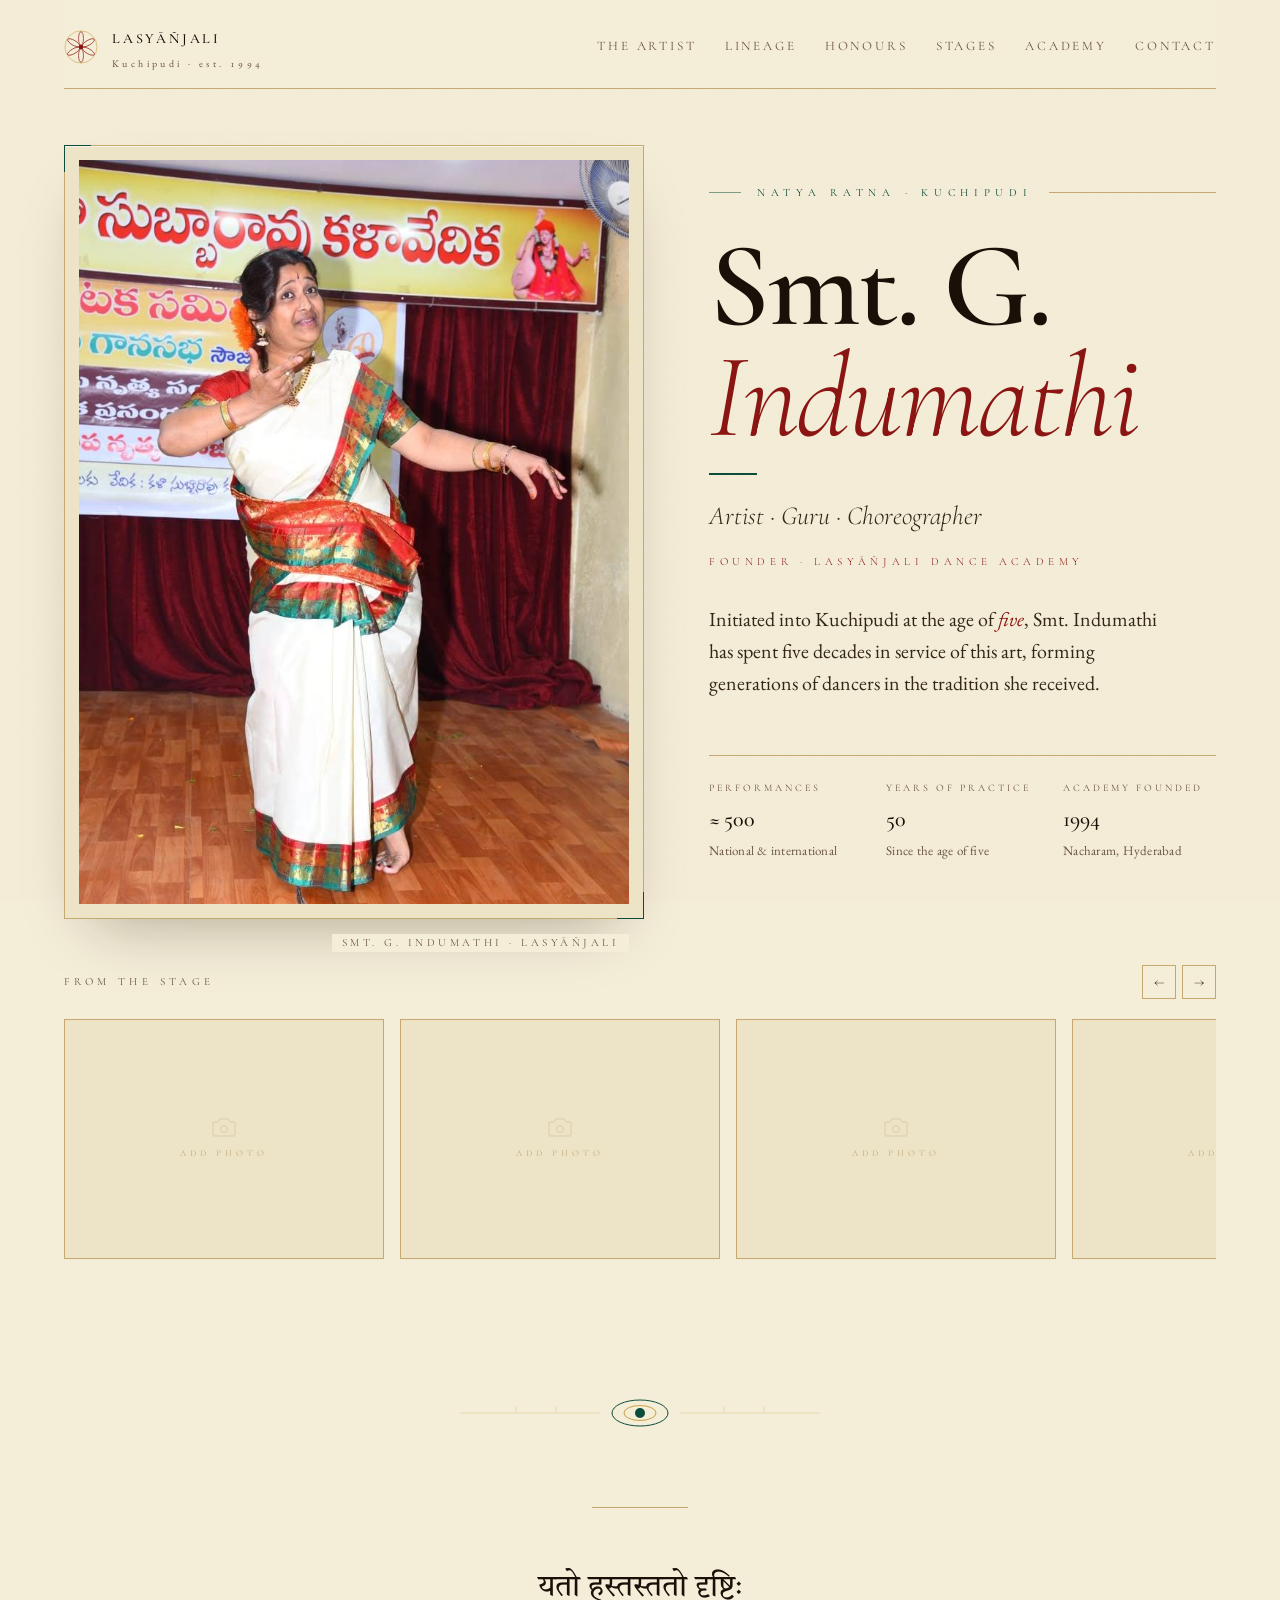
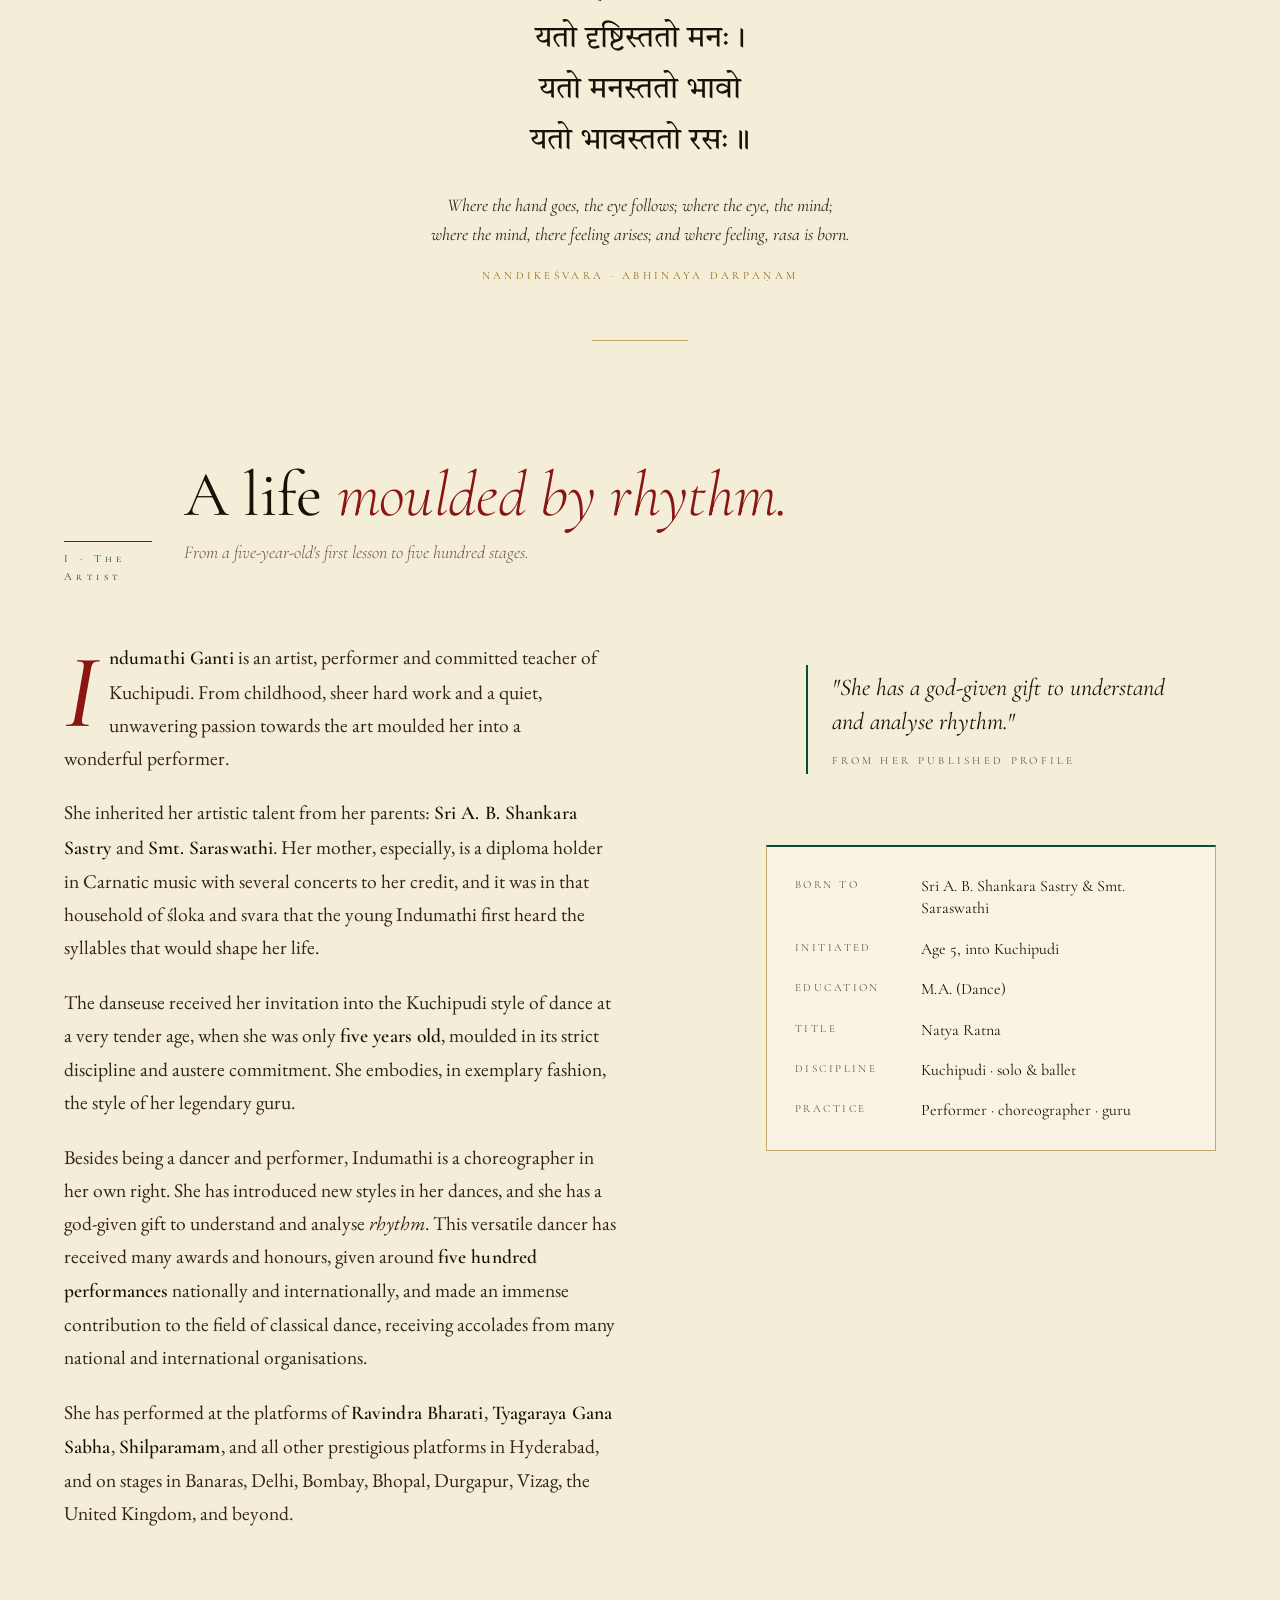
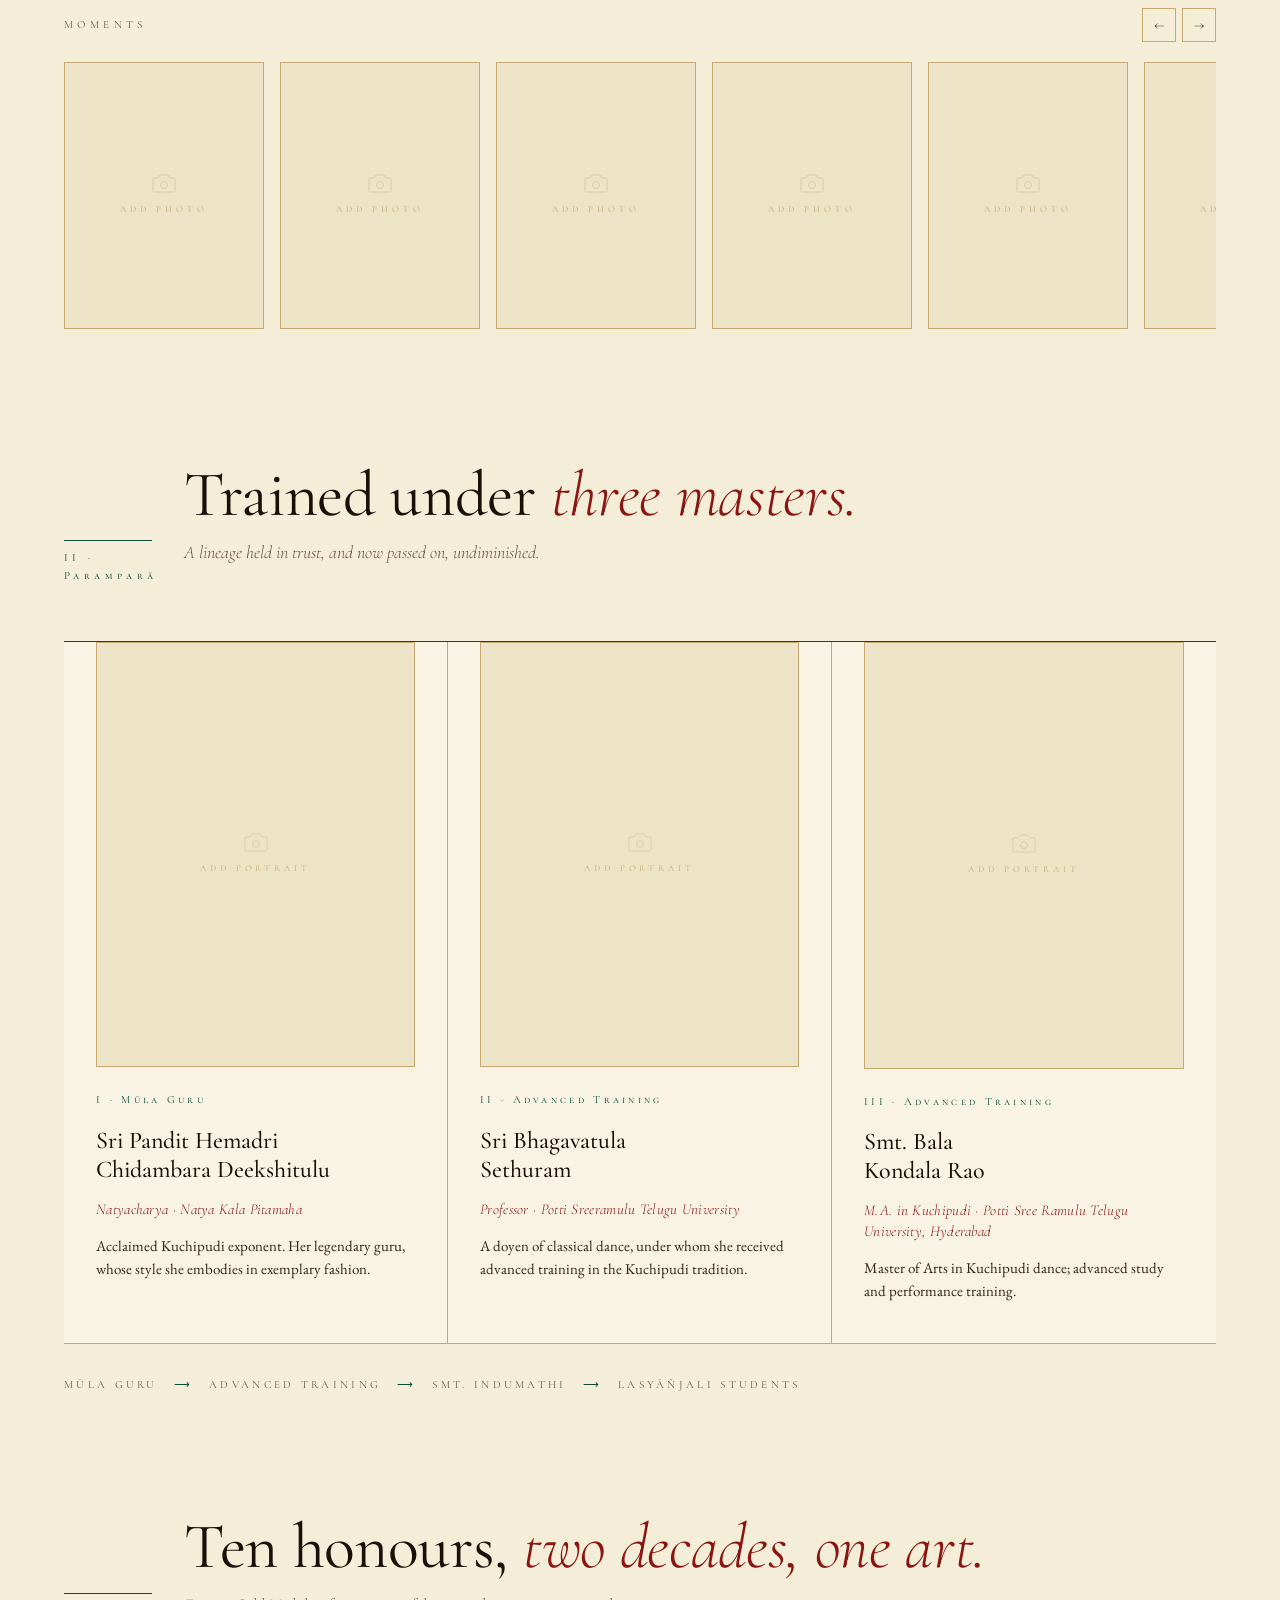
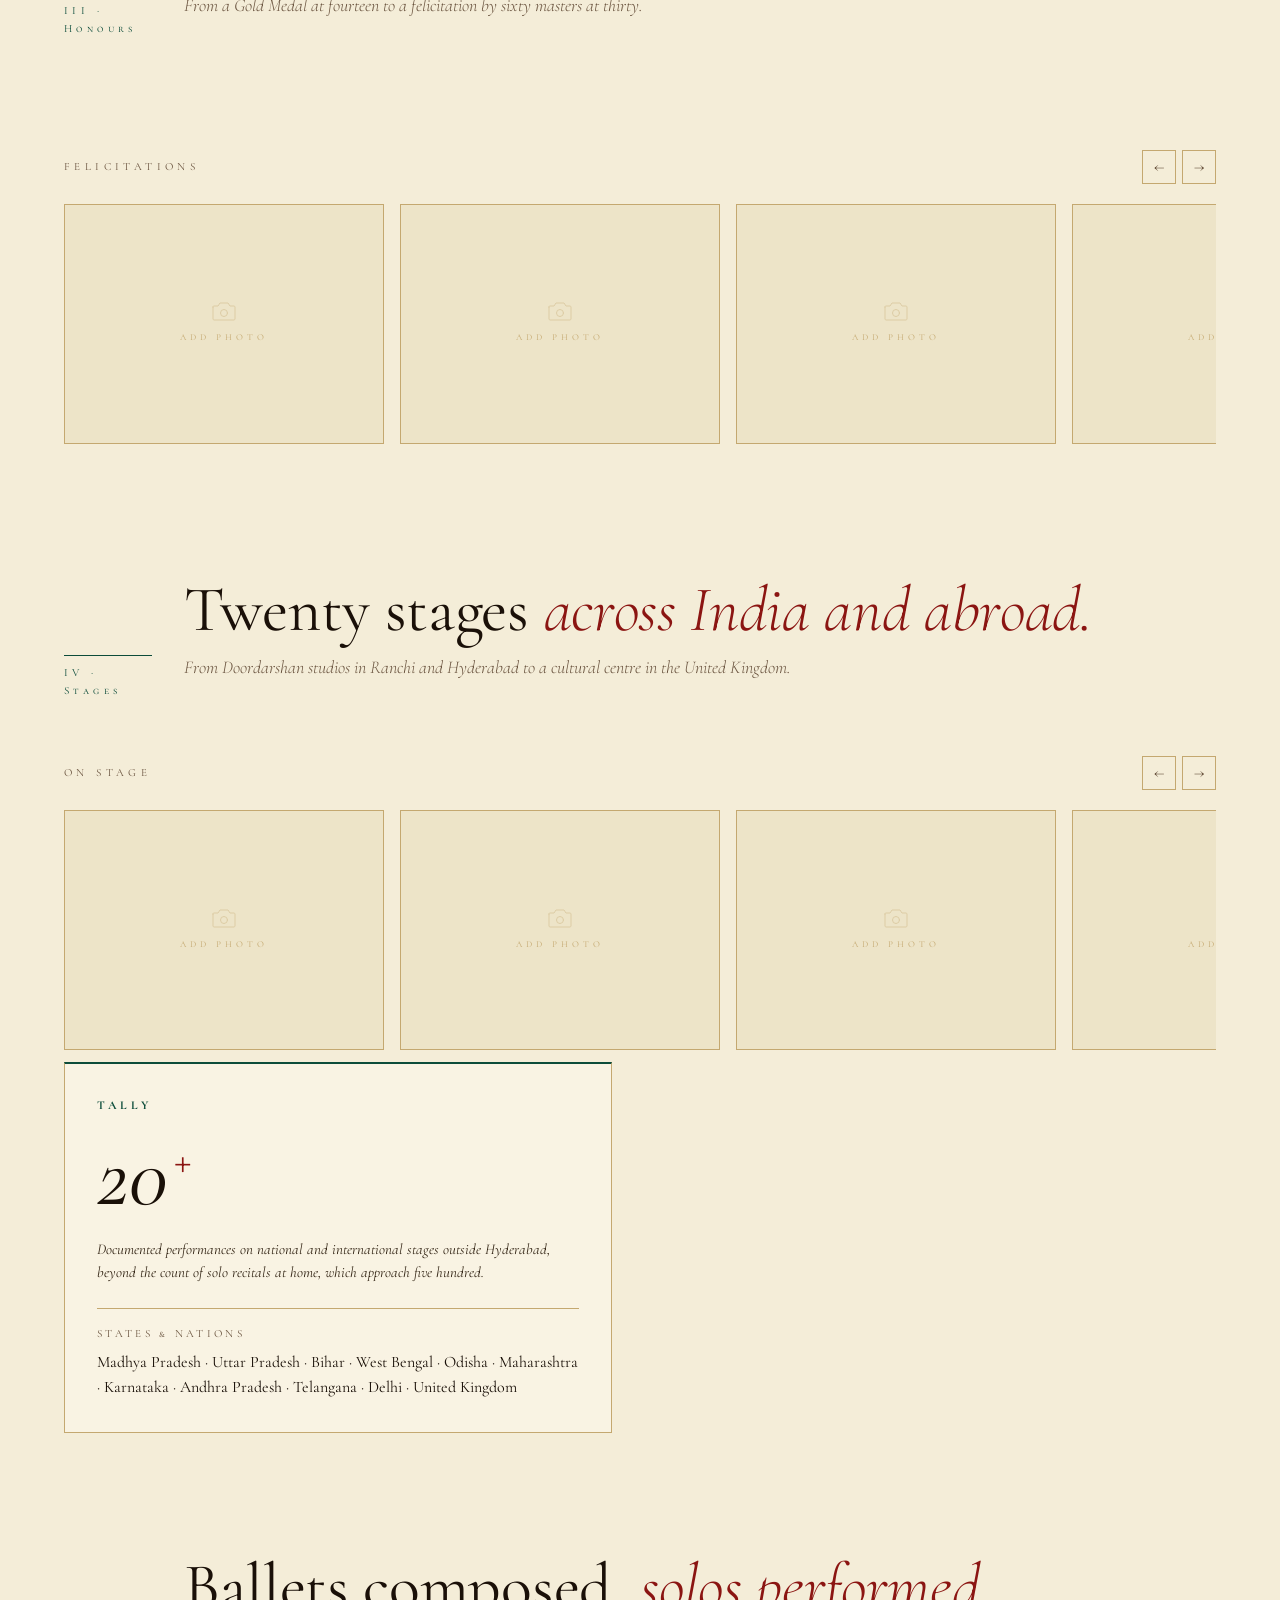
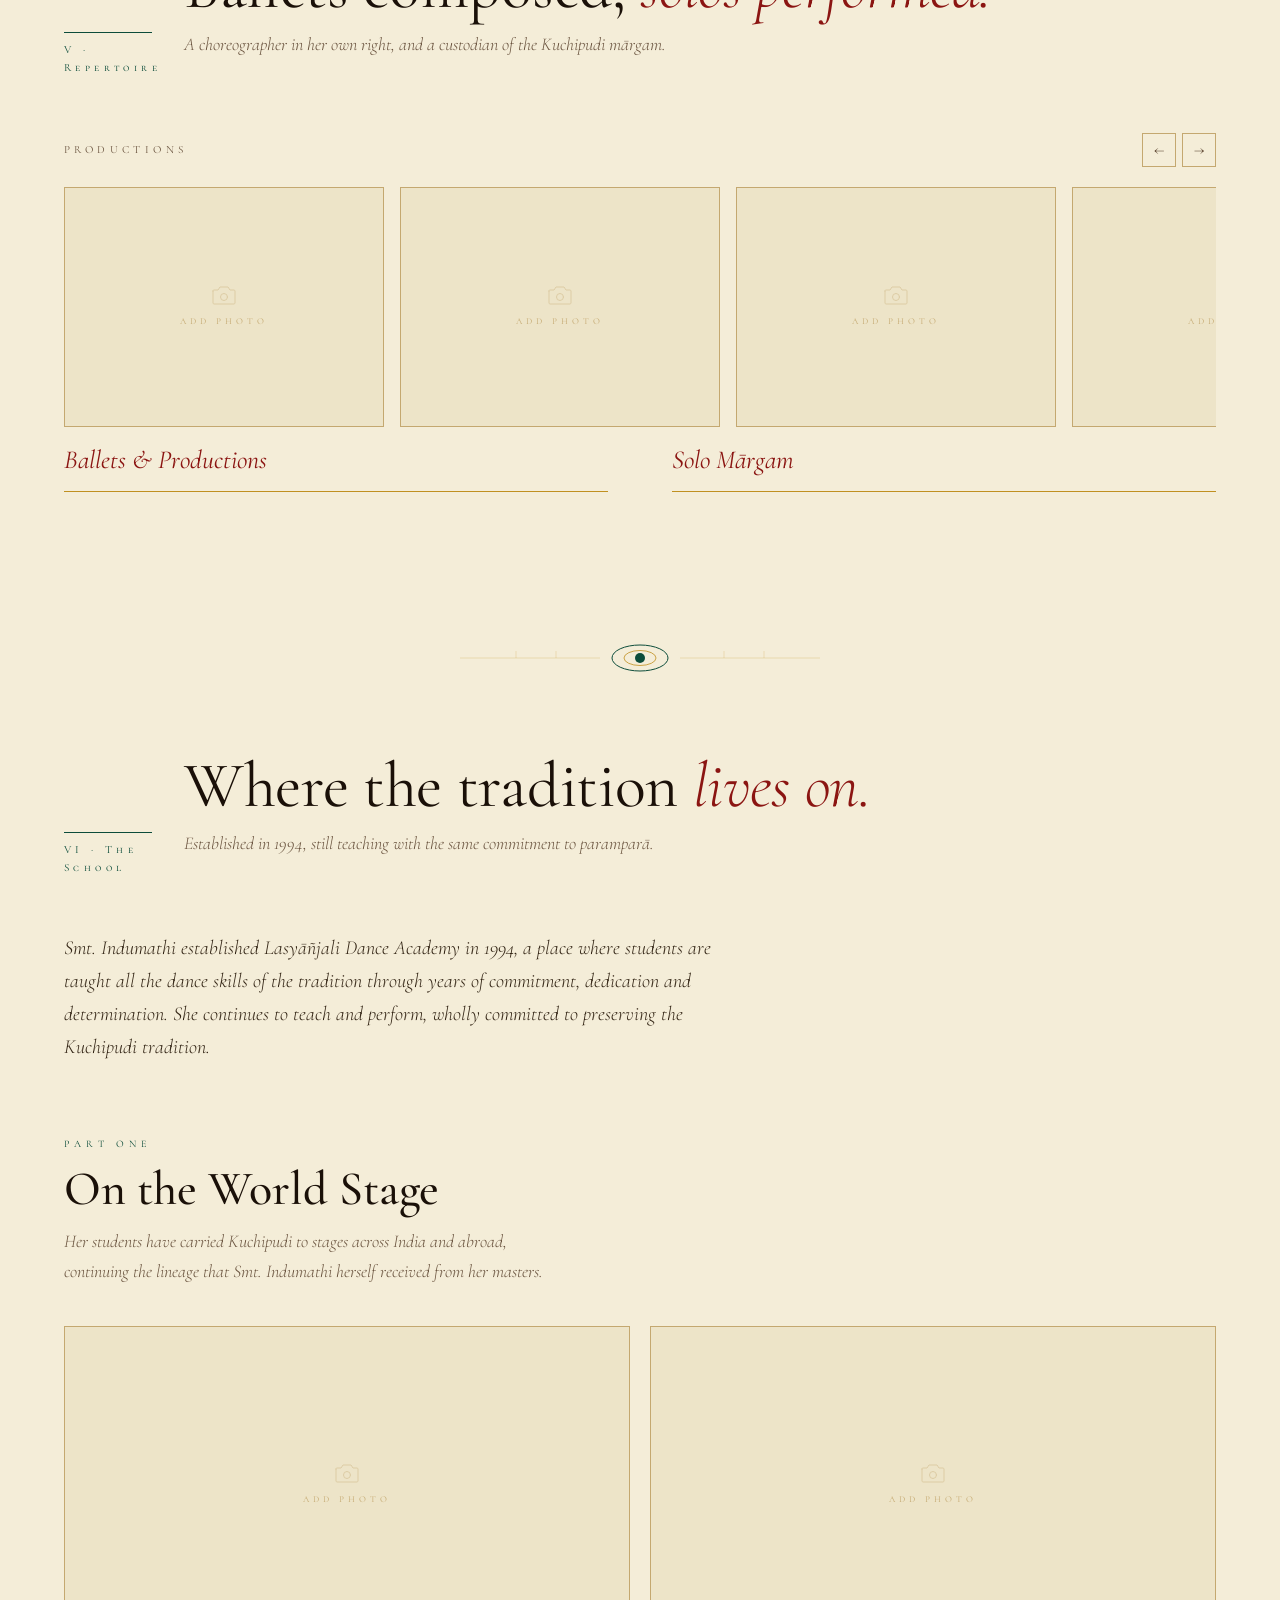
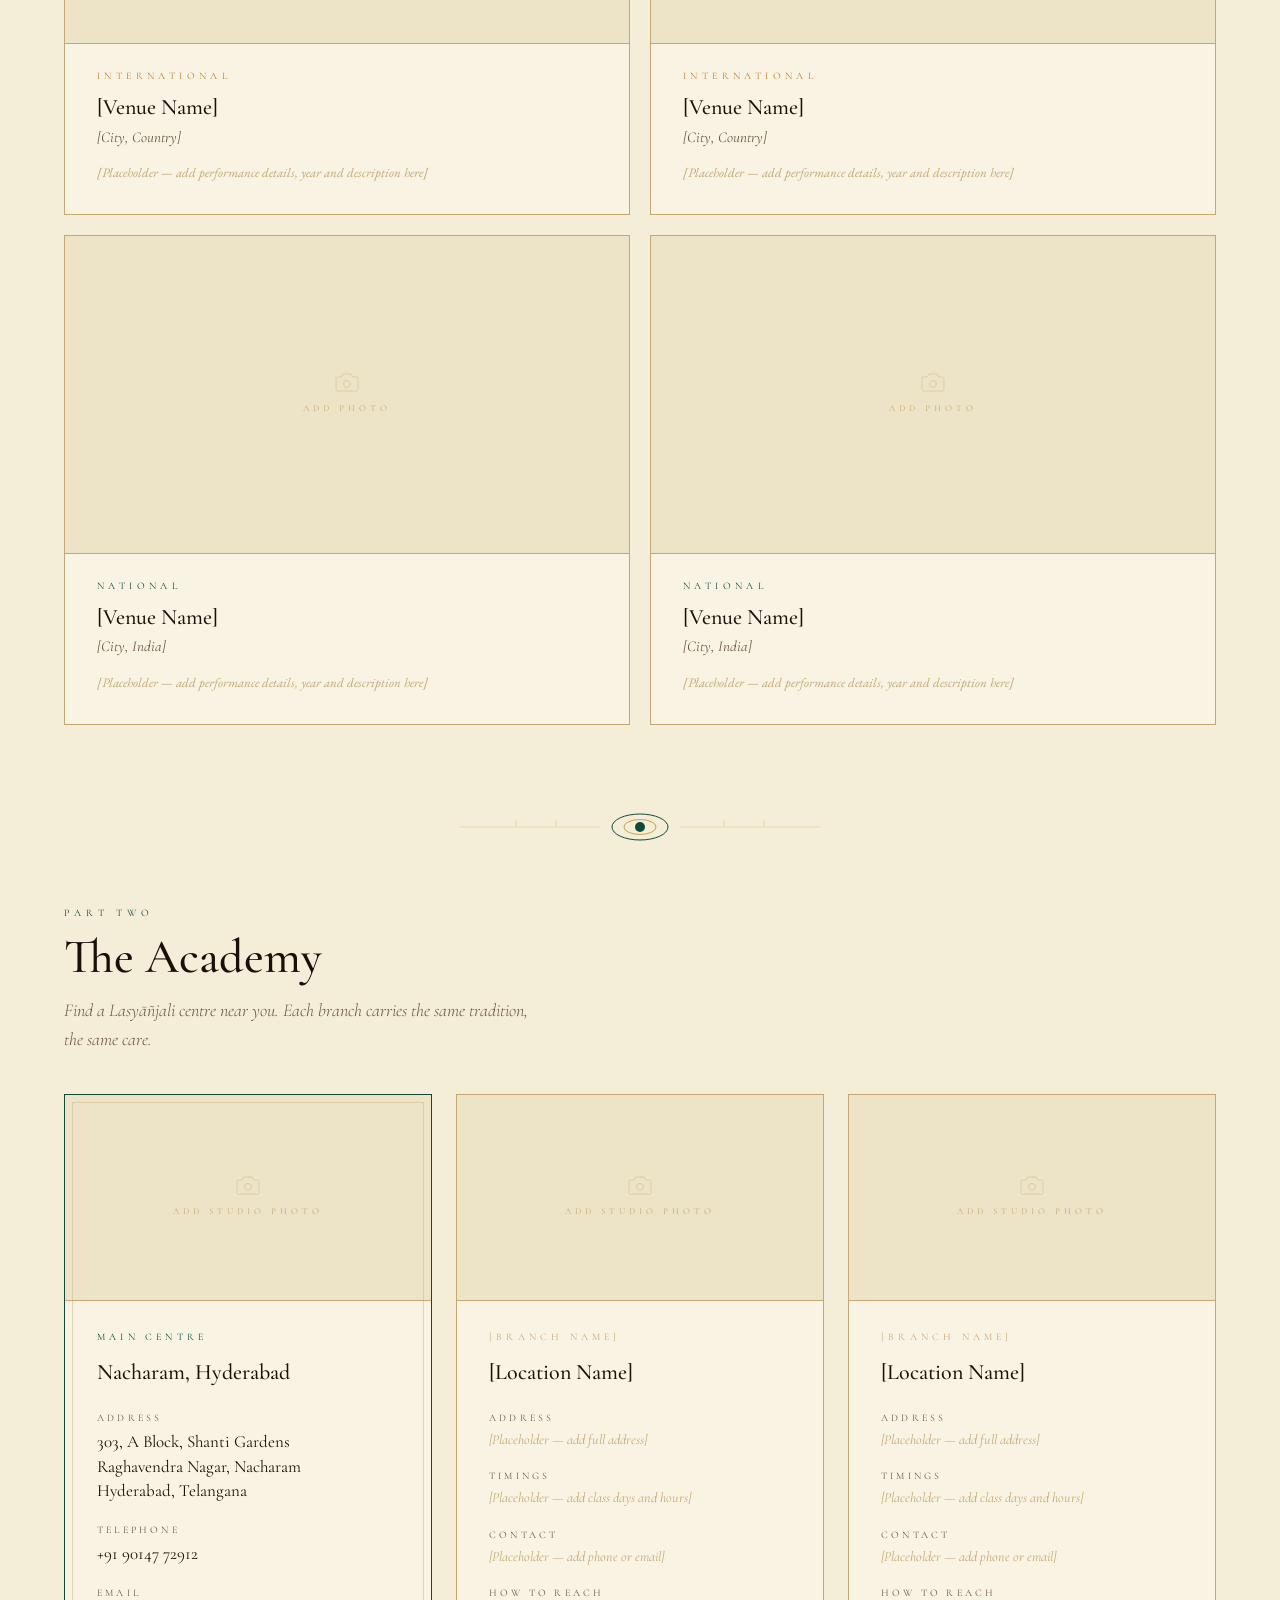
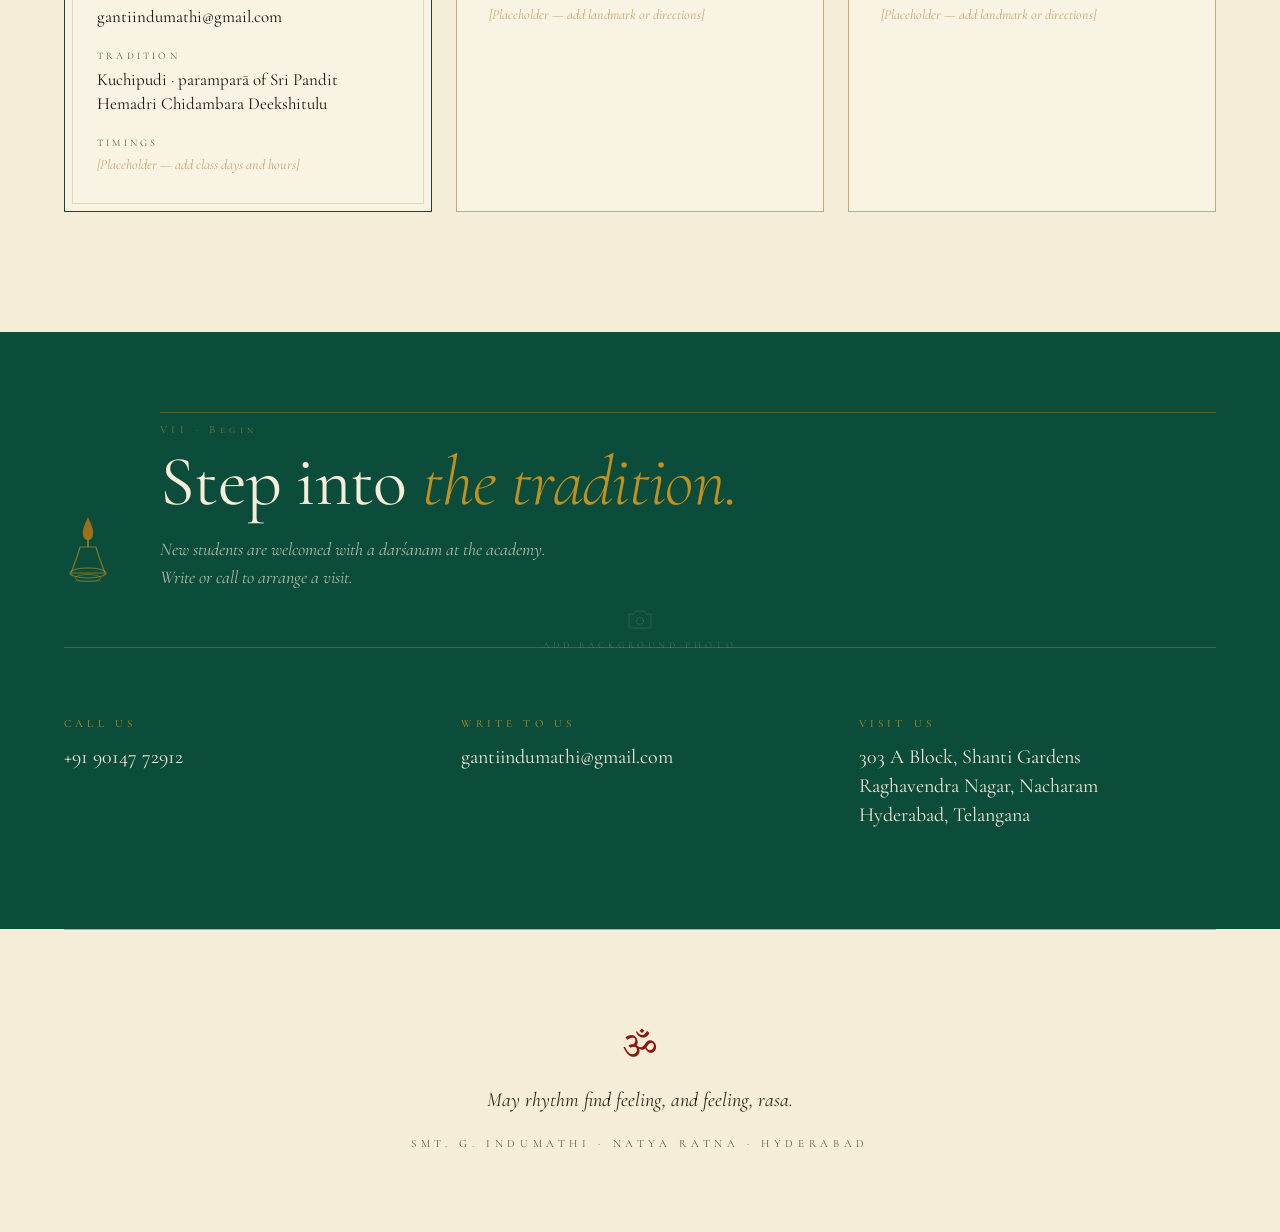
==== commit 08e97e87: "Complete redesign: Kuchipudi palette, bold hero, smooth scroll, Academy split, galleries - New color" ====
--- a/index.html
+++ b/index.html
@@ -18,21 +18,20 @@
     <svg viewBox="0 0 220 220" width="220" height="220" aria-hidden="true">
       <defs>
         <radialGradient id="lotusGrad" cx="50%" cy="50%" r="50%">
-          <stop offset="0%" stop-color="#a07b2c" stop-opacity="0.3"/>
-          <stop offset="100%" stop-color="#a07b2c" stop-opacity="0"/>
+          <stop offset="0%" stop-color="#C09020" stop-opacity="0.28"/>
+          <stop offset="100%" stop-color="#C09020" stop-opacity="0"/>
         </radialGradient>
       </defs>
-      <!-- Outer rings expand inward -->
-      <circle cx="110" cy="110" r="106" fill="none" stroke="#a07b2c" stroke-width="0.6" opacity="0.5">
+      <circle cx="110" cy="110" r="106" fill="none" stroke="#C09020" stroke-width="0.6" opacity="0.5">
         <animate attributeName="r" from="60" to="106" dur="1.4s" fill="freeze" />
         <animate attributeName="opacity" from="0" to="0.5" dur="1.4s" fill="freeze" />
       </circle>
-      <circle cx="110" cy="110" r="86" fill="none" stroke="#a07b2c" stroke-width="0.4" opacity="0.4">
+      <circle cx="110" cy="110" r="86" fill="none" stroke="#C09020" stroke-width="0.4" opacity="0.4">
         <animate attributeName="r" from="40" to="86" dur="1.6s" begin="0.2s" fill="freeze" />
         <animate attributeName="opacity" from="0" to="0.4" dur="1.6s" begin="0.2s" fill="freeze" />
       </circle>
       <!-- 12-petal lotus -->
-      <g fill="none" stroke="#8a1a1a" stroke-width="0.8" opacity="0">
+      <g fill="none" stroke="#8B1512" stroke-width="0.8" opacity="0">
         <animate attributeName="opacity" from="0" to="0.8" dur="1.2s" begin="0.6s" fill="freeze" />
         <g id="petals">
           <ellipse cx="110" cy="62" rx="9" ry="34" />
@@ -50,7 +49,7 @@
         <use href="#petals" transform="rotate(330 110 110)"/>
       </g>
       <!-- Central kumkum dot -->
-      <circle cx="110" cy="110" r="10" fill="#8a1a1a" opacity="0">
+      <circle cx="110" cy="110" r="10" fill="#8B1512" opacity="0">
         <animate attributeName="opacity" from="0" to="1" dur="0.8s" begin="1.2s" fill="freeze"/>
       </circle>
       <circle cx="110" cy="110" r="40" fill="url(#lotusGrad)" opacity="0">
@@ -70,8 +69,8 @@
   <header class="topbar">
     <a href="#top" class="topbar__mark">
       <svg class="glyph" viewBox="0 0 36 36" aria-hidden="true">
-        <circle cx="18" cy="18" r="17" fill="none" stroke="#a07b2c" stroke-width="0.5"/>
-        <g fill="none" stroke="#8a1a1a" stroke-width="0.7">
+        <circle cx="18" cy="18" r="17" fill="none" stroke="#C09020" stroke-width="0.5"/>
+        <g fill="none" stroke="#8B1512" stroke-width="0.7">
           <ellipse cx="18" cy="9" rx="2.6" ry="7.2"/>
           <ellipse cx="18" cy="9" rx="2.6" ry="7.2" transform="rotate(60 18 18)"/>
           <ellipse cx="18" cy="9" rx="2.6" ry="7.2" transform="rotate(120 18 18)"/>
@@ -79,7 +78,7 @@
           <ellipse cx="18" cy="9" rx="2.6" ry="7.2" transform="rotate(240 18 18)"/>
           <ellipse cx="18" cy="9" rx="2.6" ry="7.2" transform="rotate(300 18 18)"/>
         </g>
-        <circle cx="18" cy="18" r="2.4" fill="#8a1a1a"/>
+        <circle cx="18" cy="18" r="2.4" fill="#8B1512"/>
       </svg>
       <span>
         <span class="name">Lasyāñjali</span>
@@ -92,48 +91,116 @@
       <a href="#awards">Honours</a>
       <a href="#stages">Stages</a>
       <a href="#academy">Academy</a>
+      <a href="#contact">Contact</a>
     </nav>
   </header>
 
   <!-- HERO -->
   <section class="hero" id="top">
-    <div class="hero__photo-frame reveal">
-      <img
-        class="hero__photo"
-        src="assets/indumathi-hero.jpg"
-        alt="Smt. G. Indumathi in full Kuchipudi costume — ivory Kanchipuram silk with multicoloured border, traditional jewellery and stage make-up"
-      />
-      <div class="hero__caption">Smt. G. Indumathi · Lasyāñjali</div>
-    </div>
-    <div class="hero__copy">
-      <div class="hero__eyebrow reveal">Natya Ratna · Kuchipudi</div>
-      <h1 class="hero__name reveal">
-        Smt. G.<br/>
-        <em>Indumathi</em>
-      </h1>
-      <p class="hero__title reveal">
-        Artist · Guru · Choreographer
-        <span class="ratna">Founder · Lasyāñjali Dance Academy</span>
-      </p>
-      <p class="hero__lede reveal">
-        Initiated into Kuchipudi at the age of <em>five</em>, Smt. Indumathi has spent five decades shaping rhythm into prayer — and a generation of dancers in her own image.
-      </p>
-      <dl class="hero__meta reveal">
-        <div>
-          <dt>Performances</dt>
-          <dd>≈&thinsp;500 <small>National &amp; international</small></dd>
-        </div>
-        <div>
-          <dt>Years of Practice</dt>
-          <dd>50<small>Since the age of five</small></dd>
-        </div>
-        <div>
-          <dt>Academy Founded</dt>
-          <dd>1994<small>Nacharam, Hyderabad</small></dd>
-        </div>
-      </dl>
+    <div class="hero__main">
+      <div class="hero__photo-frame reveal">
+        <img
+          class="hero__photo"
+          src="assets/indumathi-hero.jpg"
+          alt="Smt. G. Indumathi in full Kuchipudi costume in ivory Kanchipuram silk with multicoloured border, traditional jewellery and stage make-up"
+        />
+        <div class="hero__caption">Smt. G. Indumathi · Lasyāñjali</div>
+      </div>
+      <div class="hero__copy">
+        <div class="hero__eyebrow reveal">Natya Ratna · Kuchipudi</div>
+        <h1 class="hero__name reveal">
+          Smt. G.<br/>
+          <em>Indumathi</em>
+        </h1>
+        <span class="hero__name-accent reveal"></span>
+        <p class="hero__title reveal">
+          Artist · Guru · Choreographer
+          <span class="ratna">Founder · Lasyāñjali Dance Academy</span>
+        </p>
+        <p class="hero__lede reveal">
+          Initiated into Kuchipudi at the age of <em>five</em>, Smt. Indumathi has spent five decades in service of this art, forming generations of dancers in the tradition she received.
+        </p>
+        <dl class="hero__meta reveal">
+          <div>
+            <dt>Performances</dt>
+            <dd>≈&thinsp;500 <small>National &amp; international</small></dd>
+          </div>
+          <div>
+            <dt>Years of Practice</dt>
+            <dd>50<small>Since the age of five</small></dd>
+          </div>
+          <div>
+            <dt>Academy Founded</dt>
+            <dd>1994<small>Nacharam, Hyderabad</small></dd>
+          </div>
+        </dl>
+      </div>
+    </div>
+
+    <!-- Hero photo gallery strip -->
+    <div class="gallery-section reveal">
+      <div class="gallery-header">
+        <span class="gallery-label">From the Stage</span>
+        <div class="gallery-nav">
+          <button class="gallery-nav__btn" data-strip="hero-strip" data-dir="-1" aria-label="Previous">&#8592;</button>
+          <button class="gallery-nav__btn" data-strip="hero-strip" data-dir="1" aria-label="Next">&#8594;</button>
+        </div>
+      </div>
+      <div class="gallery-strip" id="hero-strip">
+        <div class="gallery-frame gallery-frame--wide">
+          <div class="gallery-placeholder">
+            <svg width="24" height="20" viewBox="0 0 24 20" fill="none" stroke="currentColor" stroke-width="1" stroke-linecap="round"><path d="M1 6C1 5.4 1.4 5 2 5H6L8 2H16L18 5H22C22.6 5 23 5.4 23 6V18C23 18.6 22.6 19 22 19H2C1.4 19 1 18.6 1 18V6Z"/><circle cx="12" cy="12" r="3.5"/></svg>
+            <span>Add Photo</span>
+          </div>
+        </div>
+        <div class="gallery-frame gallery-frame--wide">
+          <div class="gallery-placeholder">
+            <svg width="24" height="20" viewBox="0 0 24 20" fill="none" stroke="currentColor" stroke-width="1" stroke-linecap="round"><path d="M1 6C1 5.4 1.4 5 2 5H6L8 2H16L18 5H22C22.6 5 23 5.4 23 6V18C23 18.6 22.6 19 22 19H2C1.4 19 1 18.6 1 18V6Z"/><circle cx="12" cy="12" r="3.5"/></svg>
+            <span>Add Photo</span>
+          </div>
+        </div>
+        <div class="gallery-frame gallery-frame--wide">
+          <div class="gallery-placeholder">
+            <svg width="24" height="20" viewBox="0 0 24 20" fill="none" stroke="currentColor" stroke-width="1" stroke-linecap="round"><path d="M1 6C1 5.4 1.4 5 2 5H6L8 2H16L18 5H22C22.6 5 23 5.4 23 6V18C23 18.6 22.6 19 22 19H2C1.4 19 1 18.6 1 18V6Z"/><circle cx="12" cy="12" r="3.5"/></svg>
+            <span>Add Photo</span>
+          </div>
+        </div>
+        <div class="gallery-frame gallery-frame--wide">
+          <div class="gallery-placeholder">
+            <svg width="24" height="20" viewBox="0 0 24 20" fill="none" stroke="currentColor" stroke-width="1" stroke-linecap="round"><path d="M1 6C1 5.4 1.4 5 2 5H6L8 2H16L18 5H22C22.6 5 23 5.4 23 6V18C23 18.6 22.6 19 22 19H2C1.4 19 1 18.6 1 18V6Z"/><circle cx="12" cy="12" r="3.5"/></svg>
+            <span>Add Photo</span>
+          </div>
+        </div>
+        <div class="gallery-frame gallery-frame--wide">
+          <div class="gallery-placeholder">
+            <svg width="24" height="20" viewBox="0 0 24 20" fill="none" stroke="currentColor" stroke-width="1" stroke-linecap="round"><path d="M1 6C1 5.4 1.4 5 2 5H6L8 2H16L18 5H22C22.6 5 23 5.4 23 6V18C23 18.6 22.6 19 22 19H2C1.4 19 1 18.6 1 18V6Z"/><circle cx="12" cy="12" r="3.5"/></svg>
+            <span>Add Photo</span>
+          </div>
+        </div>
+        <div class="gallery-frame gallery-frame--wide">
+          <div class="gallery-placeholder">
+            <svg width="24" height="20" viewBox="0 0 24 20" fill="none" stroke="currentColor" stroke-width="1" stroke-linecap="round"><path d="M1 6C1 5.4 1.4 5 2 5H6L8 2H16L18 5H22C22.6 5 23 5.4 23 6V18C23 18.6 22.6 19 22 19H2C1.4 19 1 18.6 1 18V6Z"/><circle cx="12" cy="12" r="3.5"/></svg>
+            <span>Add Photo</span>
+          </div>
+        </div>
+      </div>
     </div>
   </section>
+
+  <!-- Peacock ornament -->
+  <div class="ornament" aria-hidden="true">
+    <svg viewBox="0 0 360 44" height="44" aria-hidden="true">
+      <line x1="0" y1="22" x2="140" y2="22" stroke="#C09020" stroke-width="0.5" opacity="0.45"/>
+      <line x1="56" y1="22" x2="56" y2="15" stroke="#C09020" stroke-width="0.5" opacity="0.4"/>
+      <line x1="96" y1="22" x2="96" y2="15" stroke="#C09020" stroke-width="0.5" opacity="0.4"/>
+      <ellipse cx="180" cy="22" rx="28" ry="13" fill="none" stroke="#0C4C3A" stroke-width="1"/>
+      <ellipse cx="180" cy="22" rx="16" ry="7.5" fill="none" stroke="#C09020" stroke-width="0.8"/>
+      <circle cx="180" cy="22" r="5" fill="#0C4C3A"/>
+      <line x1="220" y1="22" x2="360" y2="22" stroke="#C09020" stroke-width="0.5" opacity="0.45"/>
+      <line x1="264" y1="22" x2="264" y2="15" stroke="#C09020" stroke-width="0.5" opacity="0.4"/>
+      <line x1="304" y1="22" x2="304" y2="15" stroke="#C09020" stroke-width="0.5" opacity="0.4"/>
+    </svg>
+  </div>
 
   <!-- Śloka bridge -->
   <section class="sloka reveal" aria-label="Opening verse">
@@ -145,9 +212,9 @@
     </p>
     <p class="sloka__trans">
       Where the hand goes, the eye follows; where the eye, the mind;<br/>
-      where the mind, there feeling arises; and where feeling — rasa is born.
+      where the mind, there feeling arises; and where feeling, rasa is born.
     </p>
-    <div class="sloka__cite">— Nandikeśvara · Abhinaya Darpaṇam</div>
+    <div class="sloka__cite">Nandikeśvara · Abhinaya Darpaṇam</div>
   </section>
 
   <!-- I · The Artist -->
@@ -156,7 +223,7 @@
       <div class="section__num">I · The Artist</div>
       <div>
         <h2 class="section__title">A life <em>moulded by rhythm.</em></h2>
-        <p class="section__sub">From the strict discipline of a five-year-old's first lesson to five hundred stages.</p>
+        <p class="section__sub">From a five-year-old's first lesson to five hundred stages.</p>
       </div>
     </header>
 
@@ -166,22 +233,22 @@
           <strong>Indumathi Ganti</strong> is an artist, performer and committed teacher of Kuchipudi. From childhood, sheer hard work and a quiet, unwavering passion towards the art moulded her into a wonderful performer.
         </p>
         <p>
-          She inherited her artistic talent from her parents — <strong>Sri A. B. Shankara Sastry</strong> and <strong>Smt. Saraswathi</strong>. Her mother, especially, is a diploma holder in Carnatic music with several concerts to her credit, and it was in that household of śloka and svara that the young Indumathi first heard the syllables that would shape her life.
+          She inherited her artistic talent from her parents: <strong>Sri A. B. Shankara Sastry</strong> and <strong>Smt. Saraswathi</strong>. Her mother, especially, is a diploma holder in Carnatic music with several concerts to her credit, and it was in that household of śloka and svara that the young Indumathi first heard the syllables that would shape her life.
         </p>
         <p>
-          The danseuse received her invitation into the Kuchipudi style of dance at a very tender age — when she was only <strong>five years old</strong> — moulded in its strict discipline and austere commitment. She embodies, in exemplary fashion, the style of her legendary guru.
+          The danseuse received her invitation into the Kuchipudi style of dance at a very tender age, when she was only <strong>five years old</strong>, moulded in its strict discipline and austere commitment. She embodies, in exemplary fashion, the style of her legendary guru.
         </p>
         <p>
-          Besides being a dancer and performer, Indumathi is a choreographer in her own right. She has introduced new styles in her dances, and she has a god-given gift to understand and analyse <em>rhythm</em>. This versatile dancer has received many awards and honours, given around <strong>five hundred performances</strong> nationally and internationally, and made an immense contribution to the field of classical dance — receiving accolades from many national and international organisations.
+          Besides being a dancer and performer, Indumathi is a choreographer in her own right. She has introduced new styles in her dances, and she has a god-given gift to understand and analyse <em>rhythm</em>. This versatile dancer has received many awards and honours, given around <strong>five hundred performances</strong> nationally and internationally, and made an immense contribution to the field of classical dance, receiving accolades from many national and international organisations.
         </p>
         <p>
-          She has performed at the platforms of <strong>Ravindra Bharati</strong>, <strong>Tyagaraya Gana Sabha</strong>, <strong>Shilparamam</strong>, and all other prestigious platforms in Hyderabad — and on stages in Banaras, Delhi, Bombay, Bhopal, Durgapur, Vizag, the United Kingdom, and beyond.
+          She has performed at the platforms of <strong>Ravindra Bharati</strong>, <strong>Tyagaraya Gana Sabha</strong>, <strong>Shilparamam</strong>, and all other prestigious platforms in Hyderabad, and on stages in Banaras, Delhi, Bombay, Bhopal, Durgapur, Vizag, the United Kingdom, and beyond.
         </p>
       </div>
       <aside class="bio__aside">
         <blockquote class="pullquote">
           "She has a god-given gift to understand and analyse rhythm."
-          <cite>— from her published profile</cite>
+          <cite>from her published profile</cite>
         </blockquote>
         <dl class="factcard">
           <div class="factcard__row"><dt>Born to</dt><dd>Sri A. B. Shankara Sastry &amp; Smt. Saraswathi</dd></div>
@@ -193,6 +260,25 @@
         </dl>
       </aside>
     </div>
+
+    <!-- Artist gallery -->
+    <div class="gallery-section reveal">
+      <div class="gallery-header">
+        <span class="gallery-label">Moments</span>
+        <div class="gallery-nav">
+          <button class="gallery-nav__btn" data-strip="artist-strip" data-dir="-1" aria-label="Previous">&#8592;</button>
+          <button class="gallery-nav__btn" data-strip="artist-strip" data-dir="1" aria-label="Next">&#8594;</button>
+        </div>
+      </div>
+      <div class="gallery-strip" id="artist-strip">
+        <div class="gallery-frame gallery-frame--tall"><div class="gallery-placeholder"><svg width="24" height="20" viewBox="0 0 24 20" fill="none" stroke="currentColor" stroke-width="1" stroke-linecap="round"><path d="M1 6C1 5.4 1.4 5 2 5H6L8 2H16L18 5H22C22.6 5 23 5.4 23 6V18C23 18.6 22.6 19 22 19H2C1.4 19 1 18.6 1 18V6Z"/><circle cx="12" cy="12" r="3.5"/></svg><span>Add Photo</span></div></div>
+        <div class="gallery-frame gallery-frame--tall"><div class="gallery-placeholder"><svg width="24" height="20" viewBox="0 0 24 20" fill="none" stroke="currentColor" stroke-width="1" stroke-linecap="round"><path d="M1 6C1 5.4 1.4 5 2 5H6L8 2H16L18 5H22C22.6 5 23 5.4 23 6V18C23 18.6 22.6 19 22 19H2C1.4 19 1 18.6 1 18V6Z"/><circle cx="12" cy="12" r="3.5"/></svg><span>Add Photo</span></div></div>
+        <div class="gallery-frame gallery-frame--tall"><div class="gallery-placeholder"><svg width="24" height="20" viewBox="0 0 24 20" fill="none" stroke="currentColor" stroke-width="1" stroke-linecap="round"><path d="M1 6C1 5.4 1.4 5 2 5H6L8 2H16L18 5H22C22.6 5 23 5.4 23 6V18C23 18.6 22.6 19 22 19H2C1.4 19 1 18.6 1 18V6Z"/><circle cx="12" cy="12" r="3.5"/></svg><span>Add Photo</span></div></div>
+        <div class="gallery-frame gallery-frame--tall"><div class="gallery-placeholder"><svg width="24" height="20" viewBox="0 0 24 20" fill="none" stroke="currentColor" stroke-width="1" stroke-linecap="round"><path d="M1 6C1 5.4 1.4 5 2 5H6L8 2H16L18 5H22C22.6 5 23 5.4 23 6V18C23 18.6 22.6 19 22 19H2C1.4 19 1 18.6 1 18V6Z"/><circle cx="12" cy="12" r="3.5"/></svg><span>Add Photo</span></div></div>
+        <div class="gallery-frame gallery-frame--tall"><div class="gallery-placeholder"><svg width="24" height="20" viewBox="0 0 24 20" fill="none" stroke="currentColor" stroke-width="1" stroke-linecap="round"><path d="M1 6C1 5.4 1.4 5 2 5H6L8 2H16L18 5H22C22.6 5 23 5.4 23 6V18C23 18.6 22.6 19 22 19H2C1.4 19 1 18.6 1 18V6Z"/><circle cx="12" cy="12" r="3.5"/></svg><span>Add Photo</span></div></div>
+        <div class="gallery-frame gallery-frame--tall"><div class="gallery-placeholder"><svg width="24" height="20" viewBox="0 0 24 20" fill="none" stroke="currentColor" stroke-width="1" stroke-linecap="round"><path d="M1 6C1 5.4 1.4 5 2 5H6L8 2H16L18 5H22C22.6 5 23 5.4 23 6V18C23 18.6 22.6 19 22 19H2C1.4 19 1 18.6 1 18V6Z"/><circle cx="12" cy="12" r="3.5"/></svg><span>Add Photo</span></div></div>
+      </div>
+    </div>
   </section>
 
   <!-- II · Paramparā -->
@@ -201,24 +287,42 @@
       <div class="section__num">II · Paramparā</div>
       <div>
         <h2 class="section__title">Trained under <em>three masters.</em></h2>
-        <p class="section__sub">A lineage held in trust — and now passed on, undiminished.</p>
+        <p class="section__sub">A lineage held in trust, and now passed on, undiminished.</p>
       </div>
     </header>
 
     <div class="lineage">
       <article class="lineage__guru">
+        <div class="portrait-slot">
+          <div class="gallery-placeholder">
+            <svg width="24" height="20" viewBox="0 0 24 20" fill="none" stroke="currentColor" stroke-width="1" stroke-linecap="round"><path d="M1 6C1 5.4 1.4 5 2 5H6L8 2H16L18 5H22C22.6 5 23 5.4 23 6V18C23 18.6 22.6 19 22 19H2C1.4 19 1 18.6 1 18V6Z"/><circle cx="12" cy="12" r="3.5"/></svg>
+            <span>Add Portrait</span>
+          </div>
+        </div>
         <div class="lineage__num">I · Mūla Guru</div>
         <h3 class="lineage__name">Sri Pandit Hemadri<br/>Chidambara Deekshitulu</h3>
         <div class="lineage__epithet">Natyacharya · Natya Kala Pitamaha</div>
-        <p class="lineage__note">Acclaimed Kuchipudi exponent. Her legendary guru — whose style she embodies in exemplary fashion.</p>
+        <p class="lineage__note">Acclaimed Kuchipudi exponent. Her legendary guru, whose style she embodies in exemplary fashion.</p>
       </article>
       <article class="lineage__guru">
+        <div class="portrait-slot">
+          <div class="gallery-placeholder">
+            <svg width="24" height="20" viewBox="0 0 24 20" fill="none" stroke="currentColor" stroke-width="1" stroke-linecap="round"><path d="M1 6C1 5.4 1.4 5 2 5H6L8 2H16L18 5H22C22.6 5 23 5.4 23 6V18C23 18.6 22.6 19 22 19H2C1.4 19 1 18.6 1 18V6Z"/><circle cx="12" cy="12" r="3.5"/></svg>
+            <span>Add Portrait</span>
+          </div>
+        </div>
         <div class="lineage__num">II · Advanced Training</div>
         <h3 class="lineage__name">Sri Bhagavatula<br/>Sethuram</h3>
         <div class="lineage__epithet">Professor · Potti Sreeramulu Telugu University</div>
         <p class="lineage__note">A doyen of classical dance, under whom she received advanced training in the Kuchipudi tradition.</p>
       </article>
       <article class="lineage__guru">
+        <div class="portrait-slot">
+          <div class="gallery-placeholder">
+            <svg width="24" height="20" viewBox="0 0 24 20" fill="none" stroke="currentColor" stroke-width="1" stroke-linecap="round"><path d="M1 6C1 5.4 1.4 5 2 5H6L8 2H16L18 5H22C22.6 5 23 5.4 23 6V18C23 18.6 22.6 19 22 19H2C1.4 19 1 18.6 1 18V6Z"/><circle cx="12" cy="12" r="3.5"/></svg>
+            <span>Add Portrait</span>
+          </div>
+        </div>
         <div class="lineage__num">III · Advanced Training</div>
         <h3 class="lineage__name">Smt. Bala<br/>Kondala Rao</h3>
         <div class="lineage__epithet">M.A. in Kuchipudi · Potti Sree Ramulu Telugu University, Hyderabad</div>
@@ -227,11 +331,11 @@
     </div>
     <div class="lineage__legend">
       <span>Mūla Guru</span>
-      <span class="arrow">⟶</span>
+      <span class="arrow">&#10230;</span>
       <span>Advanced Training</span>
-      <span class="arrow">⟶</span>
+      <span class="arrow">&#10230;</span>
       <span>Smt. Indumathi</span>
-      <span class="arrow">⟶</span>
+      <span class="arrow">&#10230;</span>
       <span>Lasyāñjali Students</span>
     </div>
   </section>
@@ -247,6 +351,24 @@
     </header>
 
     <div class="awards" id="awards-list"></div>
+
+    <!-- Honours gallery -->
+    <div class="gallery-section reveal">
+      <div class="gallery-header">
+        <span class="gallery-label">Felicitations</span>
+        <div class="gallery-nav">
+          <button class="gallery-nav__btn" data-strip="honours-strip" data-dir="-1" aria-label="Previous">&#8592;</button>
+          <button class="gallery-nav__btn" data-strip="honours-strip" data-dir="1" aria-label="Next">&#8594;</button>
+        </div>
+      </div>
+      <div class="gallery-strip" id="honours-strip">
+        <div class="gallery-frame gallery-frame--wide"><div class="gallery-placeholder"><svg width="24" height="20" viewBox="0 0 24 20" fill="none" stroke="currentColor" stroke-width="1" stroke-linecap="round"><path d="M1 6C1 5.4 1.4 5 2 5H6L8 2H16L18 5H22C22.6 5 23 5.4 23 6V18C23 18.6 22.6 19 22 19H2C1.4 19 1 18.6 1 18V6Z"/><circle cx="12" cy="12" r="3.5"/></svg><span>Add Photo</span></div></div>
+        <div class="gallery-frame gallery-frame--wide"><div class="gallery-placeholder"><svg width="24" height="20" viewBox="0 0 24 20" fill="none" stroke="currentColor" stroke-width="1" stroke-linecap="round"><path d="M1 6C1 5.4 1.4 5 2 5H6L8 2H16L18 5H22C22.6 5 23 5.4 23 6V18C23 18.6 22.6 19 22 19H2C1.4 19 1 18.6 1 18V6Z"/><circle cx="12" cy="12" r="3.5"/></svg><span>Add Photo</span></div></div>
+        <div class="gallery-frame gallery-frame--wide"><div class="gallery-placeholder"><svg width="24" height="20" viewBox="0 0 24 20" fill="none" stroke="currentColor" stroke-width="1" stroke-linecap="round"><path d="M1 6C1 5.4 1.4 5 2 5H6L8 2H16L18 5H22C22.6 5 23 5.4 23 6V18C23 18.6 22.6 19 22 19H2C1.4 19 1 18.6 1 18V6Z"/><circle cx="12" cy="12" r="3.5"/></svg><span>Add Photo</span></div></div>
+        <div class="gallery-frame gallery-frame--wide"><div class="gallery-placeholder"><svg width="24" height="20" viewBox="0 0 24 20" fill="none" stroke="currentColor" stroke-width="1" stroke-linecap="round"><path d="M1 6C1 5.4 1.4 5 2 5H6L8 2H16L18 5H22C22.6 5 23 5.4 23 6V18C23 18.6 22.6 19 22 19H2C1.4 19 1 18.6 1 18V6Z"/><circle cx="12" cy="12" r="3.5"/></svg><span>Add Photo</span></div></div>
+        <div class="gallery-frame gallery-frame--wide"><div class="gallery-placeholder"><svg width="24" height="20" viewBox="0 0 24 20" fill="none" stroke="currentColor" stroke-width="1" stroke-linecap="round"><path d="M1 6C1 5.4 1.4 5 2 5H6L8 2H16L18 5H22C22.6 5 23 5.4 23 6V18C23 18.6 22.6 19 22 19H2C1.4 19 1 18.6 1 18V6Z"/><circle cx="12" cy="12" r="3.5"/></svg><span>Add Photo</span></div></div>
+      </div>
+    </div>
   </section>
 
   <!-- IV · Stages -->
@@ -255,15 +377,34 @@
       <div class="section__num">IV · Stages</div>
       <div>
         <h2 class="section__title">Twenty stages <em>across India and abroad.</em></h2>
-        <p class="section__sub">From Doordarshan studios in Ranchi and Hyderabad to a women's day in Bombay and a cultural centre in the United Kingdom.</p>
+        <p class="section__sub">From Doordarshan studios in Ranchi and Hyderabad to a cultural centre in the United Kingdom.</p>
       </div>
     </header>
+
+    <!-- Stages gallery carousel -->
+    <div class="gallery-section reveal">
+      <div class="gallery-header">
+        <span class="gallery-label">On Stage</span>
+        <div class="gallery-nav">
+          <button class="gallery-nav__btn" data-strip="stages-strip" data-dir="-1" aria-label="Previous">&#8592;</button>
+          <button class="gallery-nav__btn" data-strip="stages-strip" data-dir="1" aria-label="Next">&#8594;</button>
+        </div>
+      </div>
+      <div class="gallery-strip" id="stages-strip">
+        <div class="gallery-frame gallery-frame--wide"><div class="gallery-placeholder"><svg width="24" height="20" viewBox="0 0 24 20" fill="none" stroke="currentColor" stroke-width="1" stroke-linecap="round"><path d="M1 6C1 5.4 1.4 5 2 5H6L8 2H16L18 5H22C22.6 5 23 5.4 23 6V18C23 18.6 22.6 19 22 19H2C1.4 19 1 18.6 1 18V6Z"/><circle cx="12" cy="12" r="3.5"/></svg><span>Add Photo</span></div></div>
+        <div class="gallery-frame gallery-frame--wide"><div class="gallery-placeholder"><svg width="24" height="20" viewBox="0 0 24 20" fill="none" stroke="currentColor" stroke-width="1" stroke-linecap="round"><path d="M1 6C1 5.4 1.4 5 2 5H6L8 2H16L18 5H22C22.6 5 23 5.4 23 6V18C23 18.6 22.6 19 22 19H2C1.4 19 1 18.6 1 18V6Z"/><circle cx="12" cy="12" r="3.5"/></svg><span>Add Photo</span></div></div>
+        <div class="gallery-frame gallery-frame--wide"><div class="gallery-placeholder"><svg width="24" height="20" viewBox="0 0 24 20" fill="none" stroke="currentColor" stroke-width="1" stroke-linecap="round"><path d="M1 6C1 5.4 1.4 5 2 5H6L8 2H16L18 5H22C22.6 5 23 5.4 23 6V18C23 18.6 22.6 19 22 19H2C1.4 19 1 18.6 1 18V6Z"/><circle cx="12" cy="12" r="3.5"/></svg><span>Add Photo</span></div></div>
+        <div class="gallery-frame gallery-frame--wide"><div class="gallery-placeholder"><svg width="24" height="20" viewBox="0 0 24 20" fill="none" stroke="currentColor" stroke-width="1" stroke-linecap="round"><path d="M1 6C1 5.4 1.4 5 2 5H6L8 2H16L18 5H22C22.6 5 23 5.4 23 6V18C23 18.6 22.6 19 22 19H2C1.4 19 1 18.6 1 18V6Z"/><circle cx="12" cy="12" r="3.5"/></svg><span>Add Photo</span></div></div>
+        <div class="gallery-frame gallery-frame--wide"><div class="gallery-placeholder"><svg width="24" height="20" viewBox="0 0 24 20" fill="none" stroke="currentColor" stroke-width="1" stroke-linecap="round"><path d="M1 6C1 5.4 1.4 5 2 5H6L8 2H16L18 5H22C22.6 5 23 5.4 23 6V18C23 18.6 22.6 19 22 19H2C1.4 19 1 18.6 1 18V6Z"/><circle cx="12" cy="12" r="3.5"/></svg><span>Add Photo</span></div></div>
+        <div class="gallery-frame gallery-frame--wide"><div class="gallery-placeholder"><svg width="24" height="20" viewBox="0 0 24 20" fill="none" stroke="currentColor" stroke-width="1" stroke-linecap="round"><path d="M1 6C1 5.4 1.4 5 2 5H6L8 2H16L18 5H22C22.6 5 23 5.4 23 6V18C23 18.6 22.6 19 22 19H2C1.4 19 1 18.6 1 18V6Z"/><circle cx="12" cy="12" r="3.5"/></svg><span>Add Photo</span></div></div>
+      </div>
+    </div>
 
     <div class="stages">
       <aside class="stages__map">
         <h3>Tally</h3>
         <p class="count">20<em>+</em></p>
-        <p>Documented performances on national and international stages outside Hyderabad — beyond the count of solo recitals at home, which approach five hundred.</p>
+        <p>Documented performances on national and international stages outside Hyderabad, beyond the count of solo recitals at home, which approach five hundred.</p>
         <p class="tally-label">States &amp; nations</p>
         <p class="tally-states">Madhya Pradesh · Uttar Pradesh · Bihar · West Bengal · Odisha · Maharashtra · Karnataka · Andhra Pradesh · Telangana · Delhi · United Kingdom</p>
       </aside>
@@ -281,6 +422,24 @@
       </div>
     </header>
 
+    <!-- Repertoire gallery -->
+    <div class="gallery-section reveal">
+      <div class="gallery-header">
+        <span class="gallery-label">Productions</span>
+        <div class="gallery-nav">
+          <button class="gallery-nav__btn" data-strip="rep-strip" data-dir="-1" aria-label="Previous">&#8592;</button>
+          <button class="gallery-nav__btn" data-strip="rep-strip" data-dir="1" aria-label="Next">&#8594;</button>
+        </div>
+      </div>
+      <div class="gallery-strip" id="rep-strip">
+        <div class="gallery-frame gallery-frame--wide"><div class="gallery-placeholder"><svg width="24" height="20" viewBox="0 0 24 20" fill="none" stroke="currentColor" stroke-width="1" stroke-linecap="round"><path d="M1 6C1 5.4 1.4 5 2 5H6L8 2H16L18 5H22C22.6 5 23 5.4 23 6V18C23 18.6 22.6 19 22 19H2C1.4 19 1 18.6 1 18V6Z"/><circle cx="12" cy="12" r="3.5"/></svg><span>Add Photo</span></div></div>
+        <div class="gallery-frame gallery-frame--wide"><div class="gallery-placeholder"><svg width="24" height="20" viewBox="0 0 24 20" fill="none" stroke="currentColor" stroke-width="1" stroke-linecap="round"><path d="M1 6C1 5.4 1.4 5 2 5H6L8 2H16L18 5H22C22.6 5 23 5.4 23 6V18C23 18.6 22.6 19 22 19H2C1.4 19 1 18.6 1 18V6Z"/><circle cx="12" cy="12" r="3.5"/></svg><span>Add Photo</span></div></div>
+        <div class="gallery-frame gallery-frame--wide"><div class="gallery-placeholder"><svg width="24" height="20" viewBox="0 0 24 20" fill="none" stroke="currentColor" stroke-width="1" stroke-linecap="round"><path d="M1 6C1 5.4 1.4 5 2 5H6L8 2H16L18 5H22C22.6 5 23 5.4 23 6V18C23 18.6 22.6 19 22 19H2C1.4 19 1 18.6 1 18V6Z"/><circle cx="12" cy="12" r="3.5"/></svg><span>Add Photo</span></div></div>
+        <div class="gallery-frame gallery-frame--wide"><div class="gallery-placeholder"><svg width="24" height="20" viewBox="0 0 24 20" fill="none" stroke="currentColor" stroke-width="1" stroke-linecap="round"><path d="M1 6C1 5.4 1.4 5 2 5H6L8 2H16L18 5H22C22.6 5 23 5.4 23 6V18C23 18.6 22.6 19 22 19H2C1.4 19 1 18.6 1 18V6Z"/><circle cx="12" cy="12" r="3.5"/></svg><span>Add Photo</span></div></div>
+        <div class="gallery-frame gallery-frame--wide"><div class="gallery-placeholder"><svg width="24" height="20" viewBox="0 0 24 20" fill="none" stroke="currentColor" stroke-width="1" stroke-linecap="round"><path d="M1 6C1 5.4 1.4 5 2 5H6L8 2H16L18 5H22C22.6 5 23 5.4 23 6V18C23 18.6 22.6 19 22 19H2C1.4 19 1 18.6 1 18V6Z"/><circle cx="12" cy="12" r="3.5"/></svg><span>Add Photo</span></div></div>
+      </div>
+    </div>
+
     <div class="rep">
       <div class="rep__col">
         <h3>Ballets &amp; Productions</h3>
@@ -292,53 +451,237 @@
       </div>
     </div>
   </section>
+
+  <!-- Peacock ornament -->
+  <div class="ornament" aria-hidden="true">
+    <svg viewBox="0 0 360 44" height="44" aria-hidden="true">
+      <line x1="0" y1="22" x2="140" y2="22" stroke="#C09020" stroke-width="0.5" opacity="0.45"/>
+      <line x1="56" y1="22" x2="56" y2="15" stroke="#C09020" stroke-width="0.5" opacity="0.4"/>
+      <line x1="96" y1="22" x2="96" y2="15" stroke="#C09020" stroke-width="0.5" opacity="0.4"/>
+      <ellipse cx="180" cy="22" rx="28" ry="13" fill="none" stroke="#0C4C3A" stroke-width="1"/>
+      <ellipse cx="180" cy="22" rx="16" ry="7.5" fill="none" stroke="#C09020" stroke-width="0.8"/>
+      <circle cx="180" cy="22" r="5" fill="#0C4C3A"/>
+      <line x1="220" y1="22" x2="360" y2="22" stroke="#C09020" stroke-width="0.5" opacity="0.45"/>
+      <line x1="264" y1="22" x2="264" y2="15" stroke="#C09020" stroke-width="0.5" opacity="0.4"/>
+      <line x1="304" y1="22" x2="304" y2="15" stroke="#C09020" stroke-width="0.5" opacity="0.4"/>
+    </svg>
+  </div>
 
   <!-- VI · The School -->
   <section class="section" id="academy">
     <header class="section__head">
       <div class="section__num">VI · The School</div>
       <div>
-        <h2 class="section__title">A temple of <em>learning Kuchipudi.</em></h2>
-        <p class="section__sub">Established in 1994 — and still teaching, with the same dedication.</p>
+        <h2 class="section__title">Where the tradition <em>lives on.</em></h2>
+        <p class="section__sub">Established in 1994, still teaching with the same commitment to paramparā.</p>
       </div>
     </header>
 
-    <div class="academy">
-      <div class="academy__copy">
-        <h3>Lasyāñjali Dance Academy</h3>
-        <h2 class="academy__title">Where the younger generation is moulded in <em>undeterred commitment.</em></h2>
-        <p>
-          Smt. Indumathi established her own institute, <strong>Lasyāñjali Dance Academy</strong> — a temple of learning Kuchipudi where students are taught all the dance skills of the tradition after years of undeterred commitment, dedication and determination.
-        </p>
-        <p>
-          She is still teaching the art with the same dedication — the dancing diva indefatigably working towards the preservation and propagation of classical dance in India.
-        </p>
-        <p class="invitation">
-          New students are welcomed with a darśanam at the academy. Please write or call to arrange a visit.
-        </p>
-      </div>
-      <dl class="academy__details">
-        <div class="row">
-          <dt>Studio</dt>
-          <dd>303, A&nbsp;Block, Shanti Gardens<br/>Raghavendra Nagar, Nacharam<br/>Hyderabad, Telangana</dd>
-        </div>
-        <div class="row">
-          <dt>Telephone</dt>
+    <p class="academy-intro">
+      Smt. Indumathi established Lasyāñjali Dance Academy in 1994, a place where students are taught all the dance skills of the tradition through years of commitment, dedication and determination. She continues to teach and perform, wholly committed to preserving the Kuchipudi tradition.
+    </p>
+
+    <!-- Part One: On the World Stage -->
+    <div class="academy-part reveal">
+      <div class="academy-part__header">
+        <div class="academy-part__label">Part One</div>
+        <h3 class="academy-part__title">On the World Stage</h3>
+        <p class="academy-part__desc">Her students have carried Kuchipudi to stages across India and abroad, continuing the lineage that Smt. Indumathi herself received from her masters.</p>
+      </div>
+      <div class="perf-grid">
+        <article class="perf-card reveal">
+          <div class="perf-card__photo">
+            <div class="gallery-placeholder"><svg width="24" height="20" viewBox="0 0 24 20" fill="none" stroke="currentColor" stroke-width="1" stroke-linecap="round"><path d="M1 6C1 5.4 1.4 5 2 5H6L8 2H16L18 5H22C22.6 5 23 5.4 23 6V18C23 18.6 22.6 19 22 19H2C1.4 19 1 18.6 1 18V6Z"/><circle cx="12" cy="12" r="3.5"/></svg><span>Add Photo</span></div>
+          </div>
+          <div class="perf-card__type intl">International</div>
+          <div class="perf-card__venue">[Venue Name]</div>
+          <div class="perf-card__loc">[City, Country]</div>
+          <p class="perf-card__note placeholder-note">[Placeholder — add performance details, year and description here]</p>
+        </article>
+        <article class="perf-card reveal">
+          <div class="perf-card__photo">
+            <div class="gallery-placeholder"><svg width="24" height="20" viewBox="0 0 24 20" fill="none" stroke="currentColor" stroke-width="1" stroke-linecap="round"><path d="M1 6C1 5.4 1.4 5 2 5H6L8 2H16L18 5H22C22.6 5 23 5.4 23 6V18C23 18.6 22.6 19 22 19H2C1.4 19 1 18.6 1 18V6Z"/><circle cx="12" cy="12" r="3.5"/></svg><span>Add Photo</span></div>
+          </div>
+          <div class="perf-card__type intl">International</div>
+          <div class="perf-card__venue">[Venue Name]</div>
+          <div class="perf-card__loc">[City, Country]</div>
+          <p class="perf-card__note placeholder-note">[Placeholder — add performance details, year and description here]</p>
+        </article>
+        <article class="perf-card reveal">
+          <div class="perf-card__photo">
+            <div class="gallery-placeholder"><svg width="24" height="20" viewBox="0 0 24 20" fill="none" stroke="currentColor" stroke-width="1" stroke-linecap="round"><path d="M1 6C1 5.4 1.4 5 2 5H6L8 2H16L18 5H22C22.6 5 23 5.4 23 6V18C23 18.6 22.6 19 22 19H2C1.4 19 1 18.6 1 18V6Z"/><circle cx="12" cy="12" r="3.5"/></svg><span>Add Photo</span></div>
+          </div>
+          <div class="perf-card__type">National</div>
+          <div class="perf-card__venue">[Venue Name]</div>
+          <div class="perf-card__loc">[City, India]</div>
+          <p class="perf-card__note placeholder-note">[Placeholder — add performance details, year and description here]</p>
+        </article>
+        <article class="perf-card reveal">
+          <div class="perf-card__photo">
+            <div class="gallery-placeholder"><svg width="24" height="20" viewBox="0 0 24 20" fill="none" stroke="currentColor" stroke-width="1" stroke-linecap="round"><path d="M1 6C1 5.4 1.4 5 2 5H6L8 2H16L18 5H22C22.6 5 23 5.4 23 6V18C23 18.6 22.6 19 22 19H2C1.4 19 1 18.6 1 18V6Z"/><circle cx="12" cy="12" r="3.5"/></svg><span>Add Photo</span></div>
+          </div>
+          <div class="perf-card__type">National</div>
+          <div class="perf-card__venue">[Venue Name]</div>
+          <div class="perf-card__loc">[City, India]</div>
+          <p class="perf-card__note placeholder-note">[Placeholder — add performance details, year and description here]</p>
+        </article>
+      </div>
+    </div>
+
+    <!-- Divider -->
+    <div class="ornament" aria-hidden="true" style="margin: 56px 0;">
+      <svg viewBox="0 0 360 44" height="44" aria-hidden="true">
+        <line x1="0" y1="22" x2="140" y2="22" stroke="#C09020" stroke-width="0.5" opacity="0.45"/>
+        <line x1="56" y1="22" x2="56" y2="15" stroke="#C09020" stroke-width="0.5" opacity="0.4"/>
+        <line x1="96" y1="22" x2="96" y2="15" stroke="#C09020" stroke-width="0.5" opacity="0.4"/>
+        <ellipse cx="180" cy="22" rx="28" ry="13" fill="none" stroke="#0C4C3A" stroke-width="1"/>
+        <ellipse cx="180" cy="22" rx="16" ry="7.5" fill="none" stroke="#C09020" stroke-width="0.8"/>
+        <circle cx="180" cy="22" r="5" fill="#0C4C3A"/>
+        <line x1="220" y1="22" x2="360" y2="22" stroke="#C09020" stroke-width="0.5" opacity="0.45"/>
+        <line x1="264" y1="22" x2="264" y2="15" stroke="#C09020" stroke-width="0.5" opacity="0.4"/>
+        <line x1="304" y1="22" x2="304" y2="15" stroke="#C09020" stroke-width="0.5" opacity="0.4"/>
+      </svg>
+    </div>
+
+    <!-- Part Two: The Academy Network -->
+    <div class="academy-part reveal">
+      <div class="academy-part__header">
+        <div class="academy-part__label">Part Two</div>
+        <h3 class="academy-part__title">The Academy</h3>
+        <p class="academy-part__desc">Find a Lasyāñjali centre near you. Each branch carries the same tradition, the same care.</p>
+      </div>
+      <div class="branch-grid">
+
+        <!-- Main centre: Nacharam (real data) -->
+        <div class="branch-card branch-card--primary reveal">
+          <div class="branch-card__photo">
+            <div class="gallery-placeholder"><svg width="24" height="20" viewBox="0 0 24 20" fill="none" stroke="currentColor" stroke-width="1" stroke-linecap="round"><path d="M1 6C1 5.4 1.4 5 2 5H6L8 2H16L18 5H22C22.6 5 23 5.4 23 6V18C23 18.6 22.6 19 22 19H2C1.4 19 1 18.6 1 18V6Z"/><circle cx="12" cy="12" r="3.5"/></svg><span>Add Studio Photo</span></div>
+          </div>
+          <div class="branch-card__badge">Main Centre</div>
+          <h4 class="branch-card__name">Nacharam, Hyderabad</h4>
+          <dl class="branch-card__details">
+            <div>
+              <dt>Address</dt>
+              <dd>303, A&nbsp;Block, Shanti Gardens<br/>Raghavendra Nagar, Nacharam<br/>Hyderabad, Telangana</dd>
+            </div>
+            <div>
+              <dt>Telephone</dt>
+              <dd><a href="tel:+919014772912">+91 90147 72912</a></dd>
+            </div>
+            <div>
+              <dt>Email</dt>
+              <dd><a href="mailto:gantiindumathi@gmail.com">gantiindumathi@gmail.com</a></dd>
+            </div>
+            <div>
+              <dt>Tradition</dt>
+              <dd>Kuchipudi · paramparā of Sri Pandit Hemadri Chidambara Deekshitulu</dd>
+            </div>
+            <div>
+              <dt>Timings</dt>
+              <dd class="placeholder-dd">[Placeholder — add class days and hours]</dd>
+            </div>
+          </dl>
+        </div>
+
+        <!-- Placeholder branch 2 -->
+        <div class="branch-card reveal">
+          <div class="branch-card__photo">
+            <div class="gallery-placeholder"><svg width="24" height="20" viewBox="0 0 24 20" fill="none" stroke="currentColor" stroke-width="1" stroke-linecap="round"><path d="M1 6C1 5.4 1.4 5 2 5H6L8 2H16L18 5H22C22.6 5 23 5.4 23 6V18C23 18.6 22.6 19 22 19H2C1.4 19 1 18.6 1 18V6Z"/><circle cx="12" cy="12" r="3.5"/></svg><span>Add Studio Photo</span></div>
+          </div>
+          <div class="branch-card__badge placeholder-badge">[Branch Name]</div>
+          <h4 class="branch-card__name">[Location Name]</h4>
+          <dl class="branch-card__details">
+            <div>
+              <dt>Address</dt>
+              <dd class="placeholder-dd">[Placeholder — add full address]</dd>
+            </div>
+            <div>
+              <dt>Timings</dt>
+              <dd class="placeholder-dd">[Placeholder — add class days and hours]</dd>
+            </div>
+            <div>
+              <dt>Contact</dt>
+              <dd class="placeholder-dd">[Placeholder — add phone or email]</dd>
+            </div>
+            <div>
+              <dt>How to reach</dt>
+              <dd class="placeholder-dd">[Placeholder — add landmark or directions]</dd>
+            </div>
+          </dl>
+        </div>
+
+        <!-- Placeholder branch 3 -->
+        <div class="branch-card reveal">
+          <div class="branch-card__photo">
+            <div class="gallery-placeholder"><svg width="24" height="20" viewBox="0 0 24 20" fill="none" stroke="currentColor" stroke-width="1" stroke-linecap="round"><path d="M1 6C1 5.4 1.4 5 2 5H6L8 2H16L18 5H22C22.6 5 23 5.4 23 6V18C23 18.6 22.6 19 22 19H2C1.4 19 1 18.6 1 18V6Z"/><circle cx="12" cy="12" r="3.5"/></svg><span>Add Studio Photo</span></div>
+          </div>
+          <div class="branch-card__badge placeholder-badge">[Branch Name]</div>
+          <h4 class="branch-card__name">[Location Name]</h4>
+          <dl class="branch-card__details">
+            <div>
+              <dt>Address</dt>
+              <dd class="placeholder-dd">[Placeholder — add full address]</dd>
+            </div>
+            <div>
+              <dt>Timings</dt>
+              <dd class="placeholder-dd">[Placeholder — add class days and hours]</dd>
+            </div>
+            <div>
+              <dt>Contact</dt>
+              <dd class="placeholder-dd">[Placeholder — add phone or email]</dd>
+            </div>
+            <div>
+              <dt>How to reach</dt>
+              <dd class="placeholder-dd">[Placeholder — add landmark or directions]</dd>
+            </div>
+          </dl>
+        </div>
+
+      </div>
+    </div>
+  </section>
+
+  <!-- VII · Begin Your Journey -->
+  <section class="section contact-section" id="contact">
+    <!-- Background photo placeholder -->
+    <div class="contact-bg-photo" aria-hidden="true">
+      <div class="gallery-placeholder" style="background: transparent;">
+        <svg width="24" height="20" viewBox="0 0 24 20" fill="none" stroke="rgba(244,237,216,0.3)" stroke-width="1" stroke-linecap="round"><path d="M1 6C1 5.4 1.4 5 2 5H6L8 2H16L18 5H22C22.6 5 23 5.4 23 6V18C23 18.6 22.6 19 22 19H2C1.4 19 1 18.6 1 18V6Z"/><circle cx="12" cy="12" r="3.5"/></svg>
+        <span style="color: rgba(244,237,216,0.25); font-family: Cormorant SC, serif; font-size: 9px; letter-spacing: 0.44em; text-transform: uppercase;">Add Background Photo</span>
+      </div>
+    </div>
+    <div class="contact-inner">
+      <div class="contact-heading">
+        <div class="contact-deepam" aria-hidden="true">
+          <svg viewBox="0 0 48 80" width="48" height="80" fill="none" aria-hidden="true">
+            <path d="M24 6 C22 12, 17 18, 19.5 26 C21 30, 27 30, 28.5 26 C31 18, 26 12, 24 6Z" fill="#C97A10" opacity="0.9"/>
+            <line x1="24" y1="27" x2="24" y2="36" stroke="#C09020" stroke-width="1.5"/>
+            <path d="M16 36 C14 44, 10 54, 7 62 L41 62 C38 54, 34 44, 32 36 Z" stroke="rgba(192,144,32,0.75)" stroke-width="1.2" stroke-linejoin="round"/>
+            <ellipse cx="24" cy="62" rx="18" ry="5" stroke="rgba(192,144,32,0.75)" stroke-width="1.2"/>
+            <ellipse cx="24" cy="67" rx="13" ry="3.5" stroke="rgba(192,144,32,0.55)" stroke-width="1"/>
+            <line x1="11" y1="70" x2="37" y2="70" stroke="rgba(192,144,32,0.4)" stroke-width="1"/>
+          </svg>
+        </div>
+        <div>
+          <div class="section__num" style="color: rgba(192,144,32,0.8); border-top-color: rgba(192,144,32,0.5);">VII · Begin</div>
+          <h2 class="contact-title">Step into <em>the tradition.</em></h2>
+          <p class="contact-sub">New students are welcomed with a darśanam at the academy. Write or call to arrange a visit.</p>
+        </div>
+      </div>
+      <div class="contact-channels">
+        <dl class="contact-channel">
+          <dt>Call us</dt>
           <dd><a href="tel:+919014772912">+91 90147 72912</a></dd>
-        </div>
-        <div class="row">
-          <dt>Correspondence</dt>
+        </dl>
+        <dl class="contact-channel">
+          <dt>Write to us</dt>
           <dd><a href="mailto:gantiindumathi@gmail.com">gantiindumathi@gmail.com</a></dd>
-        </div>
-        <div class="row">
-          <dt>Tradition</dt>
-          <dd>Kuchipudi · in the paramparā of Sri Pandit Hemadri Chidambara Deekshitulu</dd>
-        </div>
-        <div class="row">
-          <dt>Founded</dt>
-          <dd>1994 · by Smt. G. Indumathi</dd>
-        </div>
-      </dl>
+        </dl>
+        <dl class="contact-channel">
+          <dt>Visit us</dt>
+          <dd>303 A Block, Shanti Gardens<br/>Raghavendra Nagar, Nacharam<br/>Hyderabad, Telangana</dd>
+        </dl>
+      </div>
     </div>
   </section>
 
@@ -363,6 +706,39 @@
     }, 2600);
   });
 
+  // Smooth scroll for all anchor links
+  document.querySelectorAll('a[href^="#"]').forEach(function (a) {
+    a.addEventListener('click', function (e) {
+      var href = a.getAttribute('href');
+      if (href === '#top' || href === '#') {
+        e.preventDefault();
+        window.scrollTo({ top: 0, behavior: 'smooth' });
+        return;
+      }
+      var target = document.querySelector(href);
+      if (!target) return;
+      e.preventDefault();
+      var topbarEl = document.querySelector('.topbar');
+      var offset = topbarEl ? topbarEl.offsetHeight + 32 : 32;
+      var top = target.getBoundingClientRect().top + window.scrollY - offset;
+      window.scrollTo({ top: top, behavior: 'smooth' });
+    });
+  });
+
+  // Gallery carousel navigation
+  document.querySelectorAll('.gallery-nav__btn').forEach(function (btn) {
+    btn.addEventListener('click', function () {
+      var stripId = btn.dataset.strip;
+      var strip = document.getElementById(stripId);
+      if (!strip) return;
+      var frame = strip.querySelector('.gallery-frame');
+      if (!frame) return;
+      var step = (frame.offsetWidth + 16) * 2;
+      var dir = parseInt(btn.dataset.dir, 10);
+      strip.scrollBy({ left: dir * step, behavior: 'smooth' });
+    });
+  });
+
   // Reveal on scroll
   var io = new IntersectionObserver(function (entries) {
     entries.forEach(function (e) {
@@ -371,16 +747,16 @@
         io.unobserve(e.target);
       }
     });
-  }, { threshold: 0.12, rootMargin: '0px 0px -8% 0px' });
+  }, { threshold: 0.08, rootMargin: '0px 0px -6% 0px' });
 
   // Observe sections and key elements
   document.querySelectorAll(
-    '.section, .sloka, .academy, .lineage__guru, .stage-item, .award, .rep__item, .factcard, .pullquote'
+    '.section, .sloka, .academy-part, .perf-card, .branch-card, .lineage__guru, .stage-item, .award, .rep__item, .factcard, .pullquote, .gallery-section'
   ).forEach(function (el) {
     el.classList.add('reveal');
     io.observe(el);
   });
-  // Hero elements are pre-marked reveal — observe them too
+  // Hero elements are pre-marked reveal
   document.querySelectorAll('.hero .reveal').forEach(function (el) {
     io.observe(el);
   });
@@ -420,7 +796,7 @@
     io.observe(li);
   });
 
-  // Repertoire — ballets
+  // Repertoire: ballets
   var ballHost = document.getElementById('rep-ballets');
   D.repertoire.ballets.forEach(function (b) {
     var div = document.createElement('div');
@@ -430,7 +806,7 @@
     io.observe(div);
   });
 
-  // Repertoire — solo mārgam
+  // Repertoire: solo mārgam
   var soloHost = document.getElementById('rep-solo');
   D.repertoire.solo.forEach(function (b) {
     var div = document.createElement('div');
--- a/styles.css
+++ b/styles.css
@@ -4,18 +4,20 @@
    ===================================================================== */
 
 :root {
-  --ivory:        #f6efe2;
-  --ivory-2:      #efe5d2;
-  --paper:        #fbf6ea;
-  --ink:          #1d1612;
-  --ink-soft:     #3a2e26;
-  --ink-mute:     #6a5a4d;
-  --rule:         #c9b48d;
-  --gold:         #a07b2c;
-  --gold-deep:    #76571a;
-  --kumkum:       #8a1a1a;
-  --kumkum-deep:  #5e0e0e;
-  --turmeric:     #c98b1a;
+  --ivory:         #F4EDD8;
+  --ivory-2:       #EDE4C8;
+  --paper:         #F9F3E3;
+  --ink:           #1A1008;
+  --ink-soft:      #342616;
+  --ink-mute:      #6B5540;
+  --rule:          #C4A870;
+  --gold:          #C09020;
+  --gold-deep:     #8C6A10;
+  --kumkum:        #8B1512;
+  --kumkum-deep:   #5C0C0C;
+  --peacock:       #0C4C3A;
+  --peacock-mid:   #1A6B52;
+  --saffron:       #C97A10;
 
   --serif-display: "Cormorant Garamond", "Cormorant", "EB Garamond", Georgia, serif;
   --serif-body:    "EB Garamond", "Cormorant Garamond", Georgia, serif;
@@ -26,6 +28,7 @@
 
 * { box-sizing: border-box; }
 html, body { margin: 0; padding: 0; }
+html { scroll-behavior: smooth; }
 body {
   background: var(--ivory);
   color: var(--ink);
@@ -98,20 +101,26 @@
   display: flex;
   align-items: center;
   justify-content: space-between;
-  padding: 28px 0 18px;
+  padding: 22px 0 16px;
   border-bottom: 1px solid var(--rule);
-  margin-bottom: 80px;
+  margin-bottom: 56px;
+  position: sticky;
+  top: 0;
+  z-index: 50;
+  background: rgba(244, 237, 216, 0.96);
+  backdrop-filter: blur(10px);
+  -webkit-backdrop-filter: blur(10px);
 }
 .topbar__mark {
   display: flex; align-items: center; gap: 14px;
 }
 .topbar__mark .glyph {
-  width: 36px; height: 36px;
+  width: 34px; height: 34px;
 }
 .topbar__mark .name {
   font-family: var(--serif-display);
   font-weight: 500;
-  letter-spacing: 0.18em;
+  letter-spacing: 0.20em;
   text-transform: uppercase;
   font-size: 14px;
   color: var(--ink);
@@ -119,7 +128,7 @@
 .topbar__mark .sub {
   display: block;
   font-size: 10px;
-  letter-spacing: 0.32em;
+  letter-spacing: 0.34em;
   color: var(--ink-mute);
   margin-top: 3px;
 }
@@ -131,19 +140,33 @@
   text-transform: uppercase;
   color: var(--ink-mute);
 }
+.topbar__nav a { transition: color 0.25s ease; }
 .topbar__nav a:hover { color: var(--kumkum); }
+.topbar__nav a.active { color: var(--peacock); }
 @media (max-width: 720px) {
   .topbar__nav { display: none; }
-  .topbar { margin-bottom: 48px; }
-}
+  .topbar { margin-bottom: 40px; }
+}
+
+/* ---------- Peacock ornament divider ---------- */
+.ornament {
+  display: flex;
+  align-items: center;
+  justify-content: center;
+  margin: 72px 0;
+}
+.ornament svg { display: block; width: 100%; max-width: 360px; }
 
 /* ---------- Hero ---------- */
 .hero {
+  margin-bottom: 120px;
+}
+.hero__main {
   display: grid;
   grid-template-columns: 1.1fr 1fr;
   gap: 72px;
   align-items: stretch;
-  margin-bottom: 140px;
+  margin-bottom: 48px;
 }
 .hero__photo-frame {
   position: relative;
@@ -157,11 +180,18 @@
 }
 .hero__photo-frame::before, .hero__photo-frame::after {
   content: ""; position: absolute;
-  width: 22px; height: 22px;
-  border: 1px solid var(--gold);
-}
-.hero__photo-frame::before { top: -1px; left: -1px; border-right: none; border-bottom: none; }
-.hero__photo-frame::after  { bottom: -1px; right: -1px; border-left: none; border-top: none; }
+  width: 26px; height: 26px;
+}
+.hero__photo-frame::before {
+  top: -1px; left: -1px;
+  border-top: 1.5px solid var(--peacock);
+  border-left: 1.5px solid var(--peacock);
+}
+.hero__photo-frame::after {
+  bottom: -1px; right: -1px;
+  border-bottom: 1.5px solid var(--peacock);
+  border-right: 1.5px solid var(--peacock);
+}
 .hero__photo {
   width: 100%; height: 100%;
   object-fit: cover;
@@ -188,22 +218,25 @@
 }
 .hero__eyebrow {
   font-family: var(--small-caps);
-  font-size: 12px;
-  letter-spacing: 0.42em;
-  text-transform: uppercase;
-  color: var(--gold-deep);
-  margin-bottom: 22px;
-  display: flex; align-items: center; gap: 14px;
-}
-.hero__eyebrow::before, .hero__eyebrow::after {
+  font-size: 11px;
+  letter-spacing: 0.52em;
+  text-transform: uppercase;
+  color: var(--peacock);
+  margin-bottom: 28px;
+  display: flex; align-items: center; gap: 16px;
+}
+.hero__eyebrow::before {
+  content: ""; flex: 0 0 32px; height: 1px; background: var(--peacock); opacity: 0.5;
+}
+.hero__eyebrow::after {
   content: ""; flex: 1; height: 1px; background: var(--rule);
 }
 .hero__name {
   font-family: var(--serif-display);
-  font-weight: 400;
-  font-size: clamp(44px, 6vw, 88px);
-  line-height: 0.96;
-  letter-spacing: -0.01em;
+  font-weight: 600;
+  font-size: clamp(64px, 9.5vw, 120px);
+  line-height: 0.93;
+  letter-spacing: -0.02em;
   margin: 0;
   color: var(--ink);
   word-break: break-word;
@@ -213,29 +246,37 @@
   font-style: italic;
   font-weight: 300;
   color: var(--kumkum);
+  display: block;
+}
+.hero__name-accent {
+  display: block;
+  width: 48px;
+  height: 2px;
+  background: var(--peacock);
+  margin: 20px 0;
 }
 .hero__title {
   font-family: var(--serif-display);
   font-style: italic;
   font-weight: 300;
-  font-size: 28px;
+  font-size: 26px;
   color: var(--ink-soft);
-  margin: 18px 0 0;
+  margin: 0;
 }
 .hero__title .ratna {
   display: block;
   font-style: normal;
   font-family: var(--small-caps);
   text-transform: uppercase;
-  letter-spacing: 0.4em;
-  font-size: 12px;
+  letter-spacing: 0.42em;
+  font-size: 11px;
   color: var(--kumkum);
-  margin-top: 14px;
+  margin-top: 16px;
 }
 .hero__lede {
-  margin-top: 34px;
-  font-size: 21px;
-  line-height: 1.55;
+  margin-top: 32px;
+  font-size: 20px;
+  line-height: 1.6;
   color: var(--ink-soft);
   max-width: 46ch;
   text-wrap: pretty;
@@ -274,19 +315,19 @@
   letter-spacing: 0.02em;
 }
 @media (max-width: 1080px) {
-  .hero { grid-template-columns: 1fr; gap: 56px; }
+  .hero__main { grid-template-columns: 1fr; gap: 56px; }
   .hero__photo-frame { max-width: 540px; }
-  .hero__name { font-size: clamp(48px, 8vw, 80px); }
+  .hero__name { font-size: clamp(64px, 12vw, 100px); }
   .hero__meta { grid-template-columns: repeat(3, 1fr); }
 }
 @media (max-width: 640px) {
-  .hero__name { font-size: 48px; }
+  .hero__name { font-size: clamp(52px, 14vw, 80px); }
   .hero__meta { grid-template-columns: 1fr 1fr; }
 }
 
 /* ---------- Sloka ---------- */
 .sloka {
-  margin: 0 auto 140px;
+  margin: 0 auto 120px;
   max-width: 760px;
   text-align: center;
   position: relative;
@@ -323,21 +364,21 @@
 
 /* ---------- Section heading shared ---------- */
 .section {
-  margin-bottom: 140px;
+  margin-bottom: 120px;
 }
 .section__head {
   display: grid;
-  grid-template-columns: 80px 1fr;
+  grid-template-columns: 88px 1fr;
   gap: 32px;
   margin-bottom: 56px;
   align-items: end;
 }
 .section__num {
   font-family: var(--small-caps);
-  font-size: 12px;
+  font-size: 11px;
   letter-spacing: 0.4em;
-  color: var(--gold-deep);
-  border-top: 1px solid var(--gold);
+  color: var(--peacock);
+  border-top: 1.5px solid var(--peacock);
   padding-top: 8px;
 }
 .section__title {
@@ -396,12 +437,12 @@
 
 .bio__aside {
   position: sticky;
-  top: 32px;
+  top: 100px;
   display: grid;
   gap: 28px;
 }
 .pullquote {
-  border-left: 2px solid var(--gold);
+  border-left: 2px solid var(--peacock);
   padding: 6px 0 6px 24px;
   font-family: var(--serif-display);
   font-style: italic;
@@ -423,6 +464,7 @@
 .factcard {
   background: var(--paper);
   border: 1px solid var(--rule);
+  border-top: 2px solid var(--peacock);
   padding: 28px;
   display: grid; gap: 18px;
 }
@@ -454,26 +496,22 @@
 .lineage {
   display: grid;
   grid-template-columns: repeat(3, 1fr);
-  grid-template-rows: auto auto auto auto;
   gap: 0;
-  border-top: 1px solid var(--rule);
+  border-top: 1.5px solid var(--peacock);
   border-bottom: 1px solid var(--rule);
 }
 .lineage__guru {
-  padding: 40px 32px;
+  padding: 0 32px 40px;
   border-right: 1px solid var(--rule);
   background: var(--paper);
-  display: grid;
-  grid-template-rows: subgrid;
-  grid-row: span 4;
-  align-content: start;
+  display: block;
 }
 .lineage__guru:last-child { border-right: none; }
 .lineage__num {
   font-family: var(--small-caps);
   font-size: 11px;
   letter-spacing: 0.3em;
-  color: var(--gold-deep);
+  color: var(--peacock);
   margin-bottom: 18px;
 }
 .lineage__name {
@@ -509,11 +547,11 @@
   text-transform: uppercase;
   color: var(--ink-mute);
 }
-.lineage__legend .arrow { flex: 0 0 auto; color: var(--gold-deep); }
+.lineage__legend .arrow { flex: 0 0 auto; color: var(--peacock); }
 
 @media (max-width: 900px) {
-  .lineage { grid-template-columns: 1fr; grid-template-rows: none; }
-  .lineage__guru { border-right: none; border-bottom: 1px solid var(--rule); grid-row: auto; grid-template-rows: none; display: block; }
+  .lineage { grid-template-columns: 1fr; }
+  .lineage__guru { border-right: none; border-bottom: 1px solid var(--rule); padding: 0 28px 36px; }
   .lineage__guru:last-child { border-bottom: none; }
 }
 
@@ -576,9 +614,10 @@
 }
 .stages__map {
   position: sticky;
-  top: 32px;
+  top: 100px;
   background: var(--paper);
   border: 1px solid var(--rule);
+  border-top: 2px solid var(--peacock);
   padding: 32px;
 }
 .stages__map h3 {
@@ -586,7 +625,7 @@
   font-size: 12px;
   letter-spacing: 0.3em;
   text-transform: uppercase;
-  color: var(--gold-deep);
+  color: var(--peacock);
   margin: 0 0 16px;
 }
 .stages__map .count {
@@ -700,78 +739,271 @@
 
 @media (max-width: 900px) { .rep { grid-template-columns: 1fr; gap: 40px; } }
 
-/* ---------- Academy ---------- */
-.academy {
+/* ---------- Academy (new two-part structure) ---------- */
+.academy-intro {
+  max-width: 72ch;
+  font-family: var(--serif-display);
+  font-size: 20px;
+  line-height: 1.65;
+  color: var(--ink-soft);
+  font-style: italic;
+  font-weight: 300;
+  margin: 0 0 72px;
+}
+
+.academy-part {
+  margin-bottom: 80px;
+}
+.academy-part__header {
+  margin-bottom: 40px;
+}
+.academy-part__label {
+  font-family: var(--small-caps);
+  font-size: 10px;
+  letter-spacing: 0.52em;
+  text-transform: uppercase;
+  color: var(--peacock);
+  margin-bottom: 10px;
+}
+.academy-part__title {
+  font-family: var(--serif-display);
+  font-weight: 500;
+  font-size: clamp(30px, 4vw, 48px);
+  color: var(--ink);
+  margin: 0 0 12px;
+  line-height: 1.1;
+}
+.academy-part__desc {
+  font-family: var(--serif-display);
+  font-style: italic;
+  font-weight: 300;
+  font-size: 18px;
+  color: var(--ink-mute);
+  margin: 0;
+  max-width: 60ch;
+}
+
+/* Performance cards */
+.perf-grid {
+  display: grid;
+  grid-template-columns: repeat(2, 1fr);
+  gap: 20px;
+}
+.perf-card {
   background: var(--paper);
   border: 1px solid var(--rule);
-  padding: 64px;
-  display: grid;
-  grid-template-columns: 1fr 1fr;
-  gap: 56px;
+  padding: 32px;
   position: relative;
-}
-.academy::before {
+  overflow: hidden;
+}
+.perf-card::before {
   content: "";
   position: absolute;
-  inset: 8px;
-  border: 1px solid var(--gold);
+  top: 0; left: 0; right: 0;
+  height: 3px;
+  background: var(--peacock);
+}
+.perf-card__type {
+  font-family: var(--small-caps);
+  font-size: 10px;
+  letter-spacing: 0.44em;
+  text-transform: uppercase;
+  color: var(--peacock);
+  margin-bottom: 10px;
+}
+.perf-card__type.intl { color: var(--saffron); }
+.perf-card__venue {
+  font-family: var(--serif-display);
+  font-weight: 500;
+  font-size: 22px;
+  color: var(--ink);
+  line-height: 1.2;
+  margin-bottom: 4px;
+}
+.perf-card__loc {
+  font-family: var(--serif-display);
+  font-style: italic;
+  font-size: 15px;
+  color: var(--ink-mute);
+  margin-bottom: 14px;
+}
+.perf-card__note {
+  font-size: 15px;
+  line-height: 1.5;
+  color: var(--ink-soft);
+  margin: 0;
+}
+.placeholder-note {
+  color: var(--rule);
+  font-style: italic;
+  font-size: 13px;
+}
+
+/* Branch cards */
+.branch-grid {
+  display: grid;
+  grid-template-columns: repeat(3, 1fr);
+  gap: 24px;
+}
+.branch-card {
+  background: var(--paper);
+  border: 1px solid var(--rule);
+  padding: 36px 32px;
+}
+.branch-card--primary {
+  border-color: var(--peacock);
+  position: relative;
+}
+.branch-card--primary::after {
+  content: "";
+  position: absolute;
+  inset: 7px;
+  border: 1px solid rgba(196, 168, 112, 0.4);
   pointer-events: none;
 }
-.academy h3 {
-  font-family: var(--small-caps);
-  font-size: 12px;
+.branch-card__badge {
+  font-family: var(--small-caps);
+  font-size: 10px;
+  letter-spacing: 0.42em;
+  text-transform: uppercase;
+  color: var(--peacock);
+  margin-bottom: 14px;
+}
+.branch-card__badge.placeholder-badge { color: var(--rule); }
+.branch-card__name {
+  font-family: var(--serif-display);
+  font-weight: 500;
+  font-size: 22px;
+  color: var(--ink);
+  margin: 0 0 24px;
+  line-height: 1.2;
+}
+.branch-card__details {
+  display: grid;
+  gap: 18px;
+  margin: 0;
+}
+.branch-card__details div { margin: 0; }
+.branch-card__details dt {
+  font-family: var(--small-caps);
+  font-size: 10px;
   letter-spacing: 0.32em;
   text-transform: uppercase;
-  color: var(--gold-deep);
-  margin: 0 0 12px;
-}
-.academy__title {
+  color: var(--ink-mute);
+  margin-bottom: 4px;
+}
+.branch-card__details dd {
+  margin: 0;
+  font-family: var(--serif-display);
+  font-size: 17px;
+  color: var(--ink);
+  line-height: 1.45;
+}
+.branch-card__details dd a:hover { color: var(--kumkum); }
+.branch-card__details dd.placeholder-dd {
+  color: var(--rule);
+  font-style: italic;
+  font-size: 14px;
+}
+
+@media (max-width: 1080px) {
+  .perf-grid { grid-template-columns: 1fr 1fr; }
+  .branch-grid { grid-template-columns: 1fr; gap: 20px; }
+}
+@media (max-width: 640px) {
+  .perf-grid { grid-template-columns: 1fr; }
+}
+
+/* ---------- Contact / Begin Your Journey ---------- */
+.contact-section {
+  background: var(--peacock);
+  margin-left: -64px;
+  margin-right: -64px;
+  margin-bottom: 0;
+  padding: 0;
+  position: relative;
+  overflow: hidden;
+}
+.contact-inner {
+  padding: 80px 64px;
+  display: grid;
+  grid-template-rows: auto auto;
+  gap: 56px;
+}
+.contact-heading {
+  display: grid;
+  grid-template-columns: auto 1fr;
+  gap: 48px;
+  align-items: end;
+}
+.contact-deepam {
+  display: flex;
+  flex-direction: column;
+  align-items: center;
+  opacity: 0.85;
+}
+.contact-section .section__num {
+  color: var(--gold);
+  border-top-color: var(--gold);
+  opacity: 0.8;
+}
+.contact-title {
   font-family: var(--serif-display);
   font-weight: 400;
-  font-size: 48px;
-  line-height: 1.05;
-  margin: 0 0 24px;
-  color: var(--ink);
-}
-.academy__title em { font-style: italic; color: var(--kumkum); font-weight: 300; }
-.academy__copy p {
+  font-size: clamp(40px, 5.5vw, 76px);
+  color: var(--ivory);
+  line-height: 1.0;
+  margin: 8px 0 18px;
+  letter-spacing: -0.01em;
+}
+.contact-title em {
+  font-style: italic;
+  font-weight: 300;
+  color: var(--gold);
+}
+.contact-sub {
+  font-family: var(--serif-display);
+  font-style: italic;
   font-size: 18px;
-  line-height: 1.65;
-  color: var(--ink-soft);
-  margin: 0 0 1em;
-  text-wrap: pretty;
-}
-.academy__copy p.invitation {
-  font-family: var(--serif-display);
-  font-style: italic;
-  font-size: 17px;
-  color: var(--ink-mute);
-  margin-top: 28px;
-}
-.academy__details {
-  display: grid; gap: 20px;
-  align-content: start;
-}
-.academy__details .row dt {
-  font-family: var(--small-caps);
-  font-size: 11px;
-  letter-spacing: 0.3em;
-  text-transform: uppercase;
-  color: var(--ink-mute);
-  margin-bottom: 4px;
-}
-.academy__details .row dd {
-  margin: 0;
-  font-family: var(--serif-display);
-  font-size: 19px;
-  color: var(--ink);
-  line-height: 1.4;
-}
-.academy__details .row dd a:hover { color: var(--kumkum); }
+  color: rgba(244, 237, 216, 0.7);
+  margin: 0;
+  max-width: 50ch;
+  line-height: 1.55;
+}
+.contact-channels {
+  display: grid;
+  grid-template-columns: repeat(3, 1fr);
+  gap: 40px;
+  border-top: 1px solid rgba(196, 160, 112, 0.3);
+  padding-top: 48px;
+}
+.contact-channel dt {
+  font-family: var(--small-caps);
+  font-size: 11px;
+  letter-spacing: 0.38em;
+  text-transform: uppercase;
+  color: var(--gold);
+  margin-bottom: 10px;
+}
+.contact-channel dd {
+  margin: 0;
+  font-family: var(--serif-display);
+  font-size: 20px;
+  color: var(--ivory);
+  line-height: 1.45;
+}
+.contact-channel dd a {
+  color: var(--ivory);
+  transition: color 0.25s ease;
+}
+.contact-channel dd a:hover { color: var(--gold); }
 
 @media (max-width: 900px) {
-  .academy { grid-template-columns: 1fr; padding: 36px; gap: 32px; }
-  .academy__title { font-size: 34px; }
+  .contact-section { margin-left: -28px; margin-right: -28px; }
+  .contact-inner { padding: 56px 28px; }
+  .contact-heading { grid-template-columns: 1fr; gap: 24px; }
+  .contact-channels { grid-template-columns: 1fr; gap: 28px; }
+  .contact-deepam { display: none; }
 }
 
 /* ---------- Closing benediction ---------- */
@@ -779,7 +1011,7 @@
   text-align: center;
   padding: 100px 0 80px;
   border-top: 1px solid var(--rule);
-  margin-top: 80px;
+  margin-top: 0;
 }
 .colophon__sym {
   font-family: var(--devanagari);
@@ -803,6 +1035,132 @@
   color: var(--ink-mute);
 }
 
+/* ---------- Gallery & photo carousels ---------- */
+.gallery-section {
+  margin-top: 56px;
+}
+.gallery-header {
+  display: flex;
+  align-items: center;
+  justify-content: space-between;
+  margin-bottom: 20px;
+}
+.gallery-label {
+  font-family: var(--small-caps);
+  font-size: 11px;
+  letter-spacing: 0.40em;
+  text-transform: uppercase;
+  color: var(--ink-mute);
+}
+.gallery-wrap { position: relative; }
+.gallery-strip {
+  display: flex;
+  gap: 16px;
+  overflow-x: auto;
+  scroll-snap-type: x mandatory;
+  -webkit-overflow-scrolling: touch;
+  padding-bottom: 12px;
+  scrollbar-width: thin;
+  scrollbar-color: var(--rule) transparent;
+}
+.gallery-strip::-webkit-scrollbar { height: 3px; }
+.gallery-strip::-webkit-scrollbar-track { background: transparent; }
+.gallery-strip::-webkit-scrollbar-thumb { background: var(--rule); border-radius: 2px; }
+
+.gallery-frame {
+  flex: 0 0 auto;
+  scroll-snap-align: start;
+  background: var(--ivory-2);
+  border: 1px solid var(--rule);
+  position: relative;
+  overflow: hidden;
+  display: block;
+}
+.gallery-frame--wide  { width: 320px; aspect-ratio: 4/3; }
+.gallery-frame--tall  { width: 200px; aspect-ratio: 3/4; }
+.gallery-frame--thumb { width: 200px; aspect-ratio: 4/3; }
+.gallery-frame--sq    { width: 200px; aspect-ratio: 1/1; }
+.gallery-frame img { width: 100%; height: 100%; object-fit: cover; display: block; }
+
+.gallery-placeholder {
+  position: absolute;
+  inset: 0;
+  display: flex;
+  flex-direction: column;
+  align-items: center;
+  justify-content: center;
+  gap: 10px;
+  color: var(--rule);
+  background: var(--ivory-2);
+}
+.gallery-placeholder svg { opacity: 0.4; }
+.gallery-placeholder span {
+  font-family: var(--small-caps);
+  font-size: 9px;
+  letter-spacing: 0.44em;
+  text-transform: uppercase;
+  color: var(--rule);
+}
+.gallery-nav { display: flex; gap: 6px; }
+.gallery-nav__btn {
+  background: none;
+  border: 1px solid var(--rule);
+  width: 34px; height: 34px;
+  cursor: pointer;
+  font-family: var(--serif-display);
+  font-size: 16px;
+  color: var(--ink-mute);
+  display: flex; align-items: center; justify-content: center;
+  transition: border-color 0.25s, color 0.25s;
+  line-height: 1; padding: 0;
+}
+.gallery-nav__btn:hover { border-color: var(--peacock); color: var(--peacock); }
+
+/* Lineage portrait slots */
+.portrait-slot {
+  width: 100%;
+  aspect-ratio: 3/4;
+  background: var(--ivory-2);
+  border: 1px solid var(--rule);
+  margin-bottom: 24px;
+  position: relative;
+  overflow: hidden;
+}
+.portrait-slot .gallery-placeholder { background: var(--ivory-2); }
+
+/* Performance card photo */
+.perf-card__photo {
+  aspect-ratio: 16/9;
+  background: var(--ivory-2);
+  border-bottom: 1px solid var(--rule);
+  margin: -32px -32px 24px;
+  position: relative;
+  overflow: hidden;
+}
+.perf-card__photo .gallery-placeholder { background: var(--ivory-2); }
+
+/* Branch card photo */
+.branch-card__photo {
+  aspect-ratio: 16/9;
+  background: var(--ivory-2);
+  border-bottom: 1px solid var(--rule);
+  margin: -36px -32px 28px;
+  position: relative;
+  overflow: hidden;
+}
+.branch-card__photo .gallery-placeholder { background: var(--ivory-2); }
+
+/* Contact section background photo layer */
+.contact-bg-photo {
+  position: absolute;
+  inset: 0;
+  overflow: hidden;
+  z-index: 0;
+}
+.contact-bg-photo img { width: 100%; height: 100%; object-fit: cover; opacity: 0.15; }
+.contact-bg-photo .gallery-placeholder { background: transparent; }
+.contact-inner { position: relative; z-index: 1; }
+
 /* ---------- Reveal animation ---------- */
 .reveal {
   opacity: 0;
